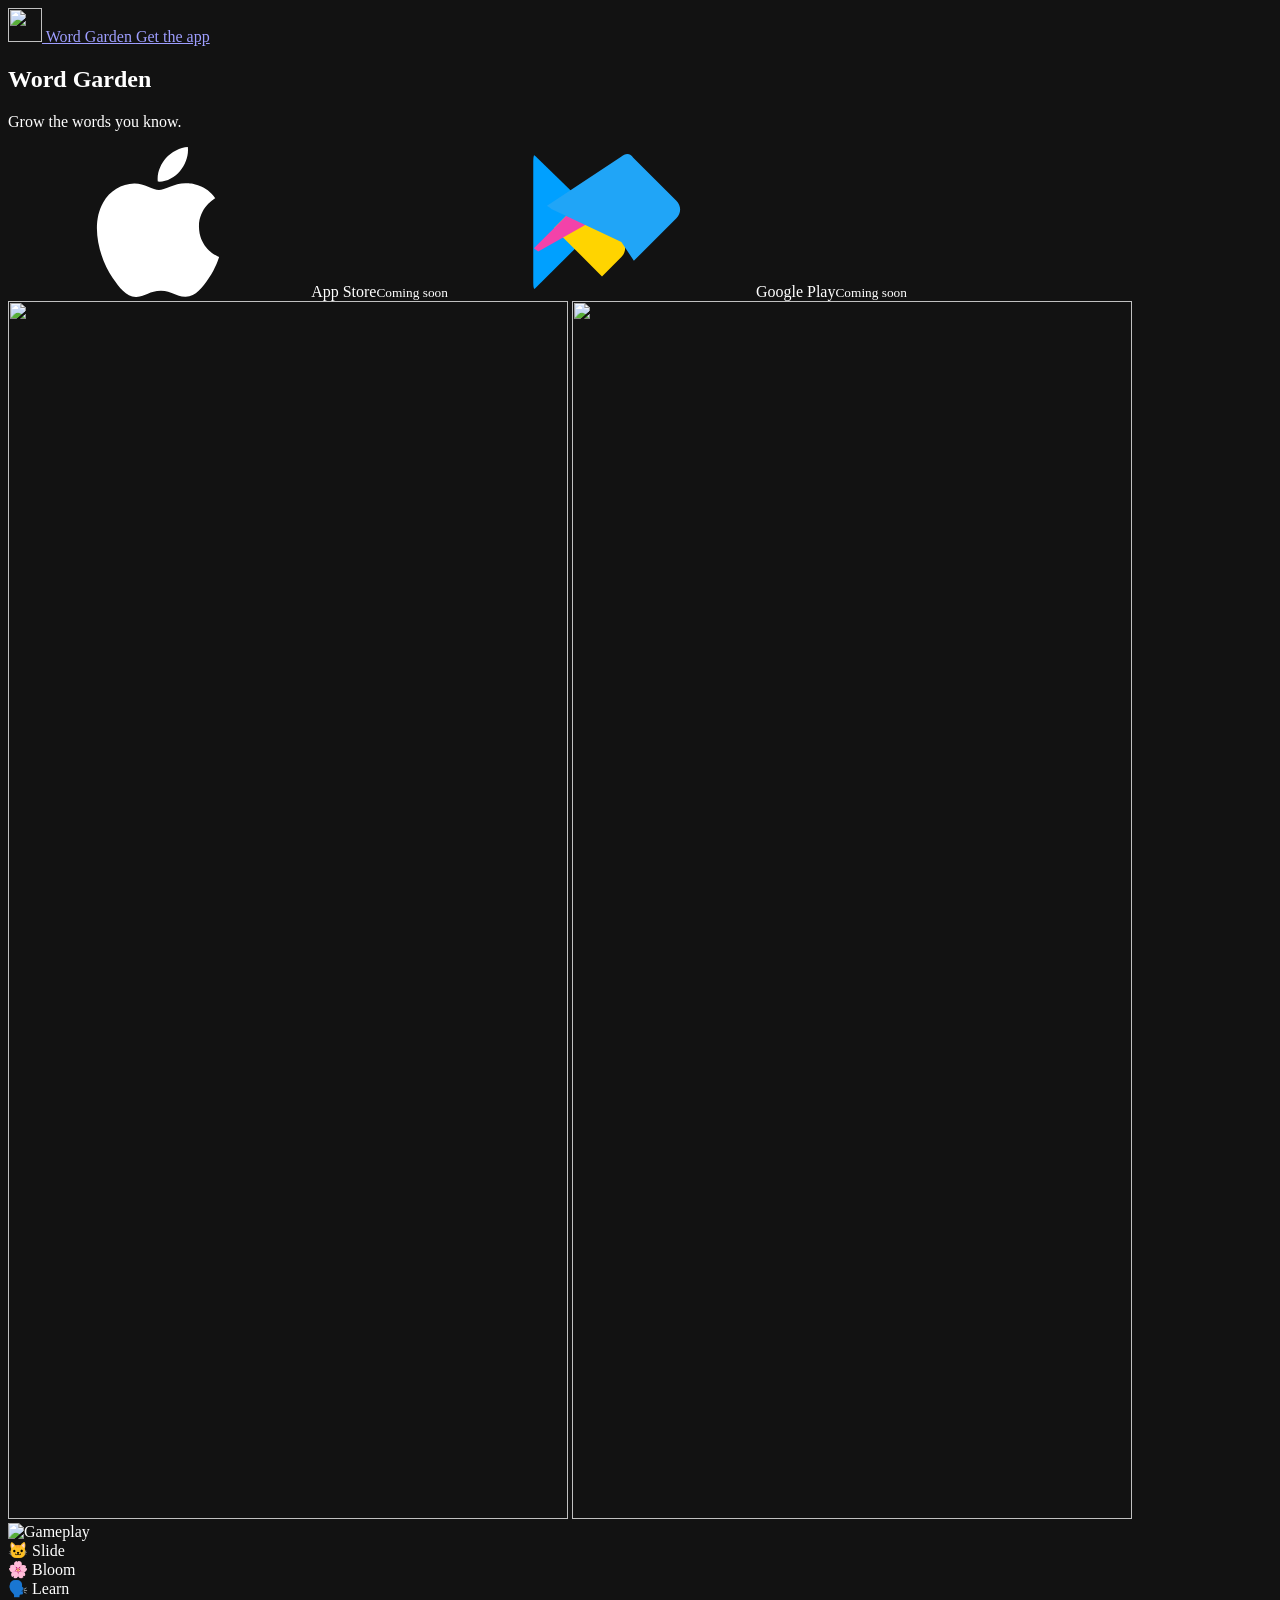
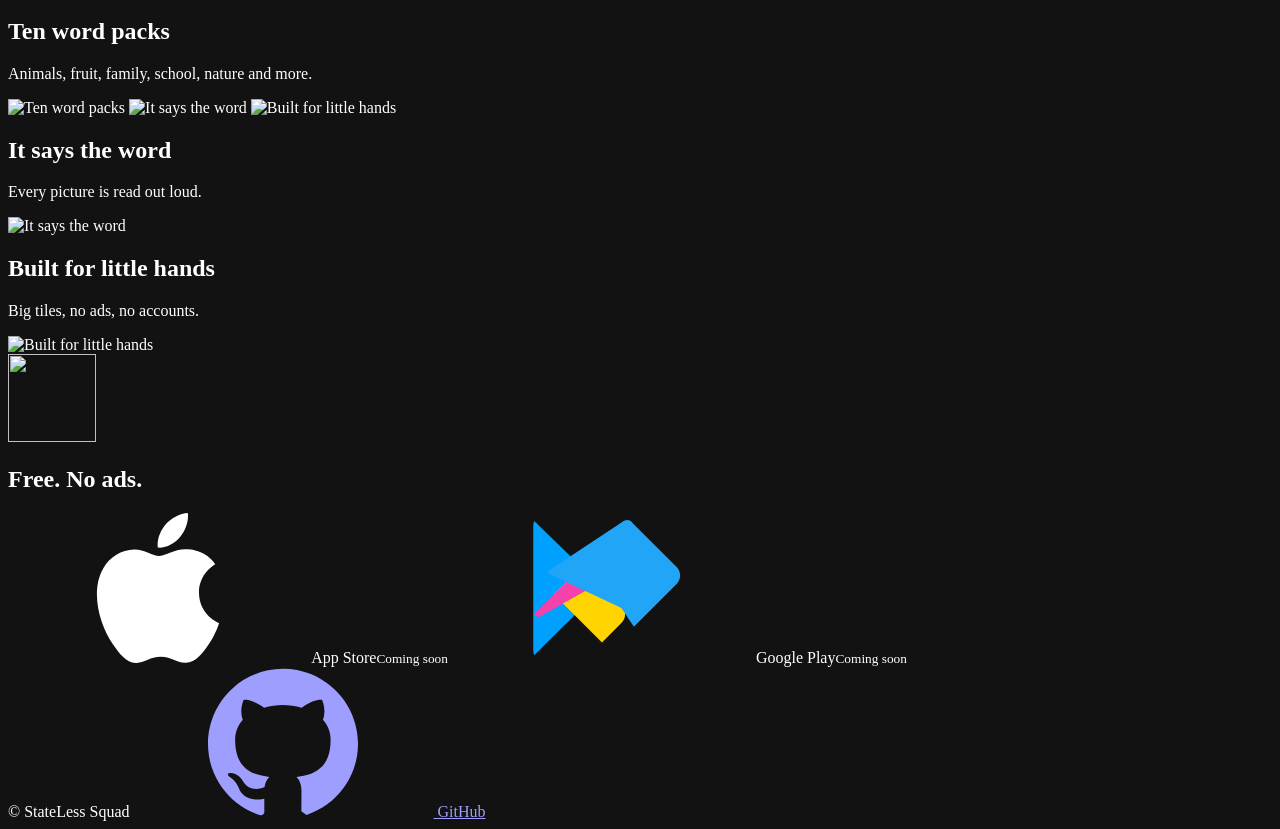
==== index.html @ 3a5e4030 "chore(marketing): update the product page from StatelessSquad/word-garden Rendered by scripts/sync-p" ====
<!DOCTYPE html>

<html lang="en">
<head>
  <meta charset="UTF-8">
  <meta name="viewport" content="width=device-width, initial-scale=1.0, viewport-fit=cover">
  <meta name="color-scheme" content="dark">
  <title>Word Garden — Grow the words you know.</title>
  <meta name="description" content="Slide a picture to its word. It blooms, and the word is said out loud. A gentle English game for children.">

  <meta property="og:type" content="website">
  <meta property="og:title" content="Word Garden">
  <meta property="og:description" content="Slide a picture to its word. It blooms, and the word is said out loud. A gentle English game for children.">
  <meta property="og:image" content="assets/og.png">
  <meta name="twitter:card" content="summary_large_image">

  <meta name="theme-color" content="#eef7f2">
  <meta name="apple-mobile-web-app-capable" content="yes">
  <meta name="apple-mobile-web-app-status-bar-style" content="black-translucent">
  <meta name="apple-mobile-web-app-title" content="WordGarden">
  <meta name="mobile-web-app-capable" content="yes">
  <link rel="manifest" href="manifest.webmanifest">
  <link rel="icon" href="assets/favicon.png">
  <link rel="apple-touch-icon" href="assets/icon.png">
  <link rel="preload" as="image" href="assets/shots/poster.webp">
  <link rel="stylesheet" href="assets/style.css">
</head>
<body>
  <!-- Brand marks (inline, so the page makes no external requests) -->
  <svg width="0" height="0" style="position:absolute" aria-hidden="true" focusable="false">
    <symbol id="mark-apple" viewBox="0 0 24 24"><path fill="currentColor" d="M12.152 6.896c-.948 0-2.415-1.078-3.96-1.04-2.04.027-3.91 1.183-4.961 3.014-2.117 3.675-.546 9.103 1.519 12.09 1.013 1.454 2.208 3.09 3.792 3.039 1.52-.065 2.09-.987 3.935-.987 1.831 0 2.35.987 3.96.948 1.637-.026 2.676-1.48 3.676-2.948 1.156-1.688 1.636-3.325 1.662-3.415-.039-.013-3.182-1.221-3.22-4.857-.026-3.04 2.48-4.494 2.597-4.559-1.429-2.09-3.623-2.324-4.39-2.376-2-.156-3.675 1.09-4.61 1.09zM15.53 3.83c.843-1.012 1.4-2.427 1.245-3.83-1.207.052-2.662.805-3.532 1.818-.78.896-1.454 2.338-1.273 3.714 1.338.104 2.715-.688 3.559-1.701"/></symbol>
    <symbol id="mark-github" viewBox="0 0 24 24"><path fill="currentColor" d="M12 .297c-6.63 0-12 5.373-12 12 0 5.303 3.438 9.8 8.205 11.385.6.113.82-.258.82-.577 0-.285-.01-1.04-.015-2.04-3.338.724-4.042-1.61-4.042-1.61C4.422 18.07 3.633 17.7 3.633 17.7c-1.087-.744.084-.729.084-.729 1.205.084 1.838 1.236 1.838 1.236 1.07 1.835 2.809 1.305 3.495.998.108-.776.417-1.305.76-1.605-2.665-.3-5.466-1.332-5.466-5.93 0-1.31.465-2.38 1.235-3.22-.135-.303-.54-1.523.105-3.176 0 0 1.005-.322 3.3 1.23.96-.267 1.98-.399 3-.405 1.02.006 2.04.138 3 .405 2.28-1.552 3.285-1.23 3.285-1.23.645 1.653.24 2.873.12 3.176.765.84 1.23 1.91 1.23 3.22 0 4.61-2.805 5.625-5.475 5.92.42.36.81 1.096.81 2.22 0 1.606-.015 2.896-.015 3.286 0.315.21.51.42.825.57C20.565 22.092 24 17.592 24 12.297c0-6.627-5.373-12-12-12"/></symbol>
    <symbol id="mark-play" viewBox="0 0 24 24"><path fill="#00A0FF" d="M1.1 1.4C1 1.7 1 2.1 1 2.6v18.8c0 .5 0 .9.1 1.2l.1.1L12 12l.1-.1L1.2 1.3l-.1.1z"/><path fill="#FFD400" d="M15.1 8.4l-3.1-3.1-.1.1L4.3 13l.1.1 7.6 7.6 3.1-3.1c.8-.8.8-2 0-2.8l-3-2.7z"/><path fill="#F342A9" d="M15.1 8.4L12 5.3 1.1 16.2c.2.2.4.3.7.5l11.2-6.3 2.1-2z"/><path fill="#20A5F7" d="M15.1 15.2L3.9 9.9c-.2-.2-.5-.3-.7-.5L15 1.6c.9-.8 1.6-.5 2 .1l6.9 6.9c.8.8.8 2 0 2.8l-6.8 6.8z"/></symbol>
  </svg>

  <div class="aurora" aria-hidden="true"></div>
  <div class="grain" aria-hidden="true"></div>

  <header class="nav">
    <div class="wrap">
      <a class="logo" href="#top">
        <img src="assets/icon.png" alt="" width="34" height="34">
        Word Garden
      </a>
      <a class="btn btn-ghost" href="#get">Get the app</a>
    </div>
  </header>

  <main id="top">
    <!-- ================================================================ -->
    <!-- Hero: the name, one line, the stores — and the game itself.       -->
    <section class="hero">
      <div class="wrap">
        <div class="hero-copy">
          <h1>Word Garden</h1>
          <p class="lede">Grow the words you know.</p>
          <div class="stores">
            <span class="store">
              <svg class="mark mark-apple" aria-hidden="true"><use href="#mark-apple"/></svg>
              <span>App Store<small>Coming soon</small></span>
            </span>
            <span class="store">
              <svg class="mark" aria-hidden="true"><use href="#mark-play"/></svg>
              <span>Google Play<small>Coming soon</small></span>
            </span>
          </div>
        </div>

        <div class="hero-media">
          <img class="peek peek-l" src="assets/shots/hero-left.webp" alt="" width="560" height="1218" loading="lazy">
          <img class="peek peek-r" src="assets/shots/hero-right.webp" alt="" width="560" height="1218" loading="lazy">
          <div class="phone">
            <span class="notch" aria-hidden="true"></span>
            <!-- VIDEO:START -->
            <!--
              The video is OPTIONAL. When app.config.json has no "video"
              entry, the sync script replaces this block with the poster
              image — the page still works without ffmpeg.
            -->
            <img class="phone-shot" src="assets/shots/poster.webp" alt="Gameplay" width="560" height="1218">
            
            <button type="button" class="video-play" id="video-play" hidden aria-label="Play the demo">
              <span aria-hidden="true">&#9654;</span> Play
            </button>
          </div>
        </div>
      </div>
    </section>

    <!-- The rules, in three words. -->
    <section class="rules">
      <div class="wrap">
        <div class="rule reveal"><span aria-hidden="true">🐱</span> Slide</div>
        <div class="rule reveal"><span aria-hidden="true">🌸</span> Bloom</div>
        <div class="rule reveal"><span aria-hidden="true">🗣️</span> Learn</div>
      </div>
    </section>

    <!-- ================================================================ -->
    <!-- Three blocks: a short title, a line, and the art doing the work.  -->
    <section class="feature">
      <div class="wrap">
        <div class="feature-copy reveal">
          <h2>Ten word packs</h2>
          <p>Animals, fruit, family, school, nature and more.</p>
        </div>
        <div class="feature-art reveal">
          <div class="fan">
            <img src="assets/shots/feature-a.webp" alt="Ten word packs" loading="lazy" width="560" height="1218">
            <img src="assets/shots/feature-b.webp" alt="It says the word" loading="lazy" width="560" height="1218">
            <img src="assets/shots/feature-c.webp" alt="Built for little hands" loading="lazy" width="560" height="1218">
          </div>
        </div>
      </div>
    </section>

    <section class="feature feature-flip">
      <div class="wrap">
        <div class="feature-copy reveal">
          <h2>It says the word</h2>
          <p>Every picture is read out loud.</p>
        </div>
        <div class="feature-art reveal">
          <div class="single">
            <img src="assets/shots/feature-d.webp" alt="It says the word" loading="lazy" width="560" height="1218">
          </div>
        </div>
      </div>
    </section>

    <section class="feature">
      <div class="wrap">
        <div class="feature-copy reveal">
          <h2>Built for little hands</h2>
          <p>Big tiles, no ads, no accounts.</p>
        </div>
        <div class="feature-art reveal">
          <div class="single">
            <img src="assets/shots/feature-e.webp" alt="Built for little hands" loading="lazy" width="560" height="1218">
          </div>
        </div>
      </div>
    </section>

    <!-- ================================================================ -->
    <section id="get" class="get">
      <div class="wrap reveal">
        <img src="assets/icon.png" alt="" width="88" height="88">
        <h2>Free. No ads.</h2>
        <div class="stores">
          <span class="store">
            <svg class="mark mark-apple" aria-hidden="true"><use href="#mark-apple"/></svg>
            <span>App Store<small>Coming soon</small></span>
          </span>
          <span class="store">
            <svg class="mark" aria-hidden="true"><use href="#mark-play"/></svg>
            <span>Google Play<small>Coming soon</small></span>
          </span>
        </div>
      </div>
    </section>
  </main>

  <footer>
    <div class="wrap">
      <span>&copy; StateLess Squad</span>
      <a href="https://github.com/StatelessSquad/word-garden-public">
        <svg class="mark" aria-hidden="true"><use href="#mark-github"/></svg>
        GitHub
      </a>
    </div>
  </footer>

  <script src="assets/app.js"></script>
</body>
</html>
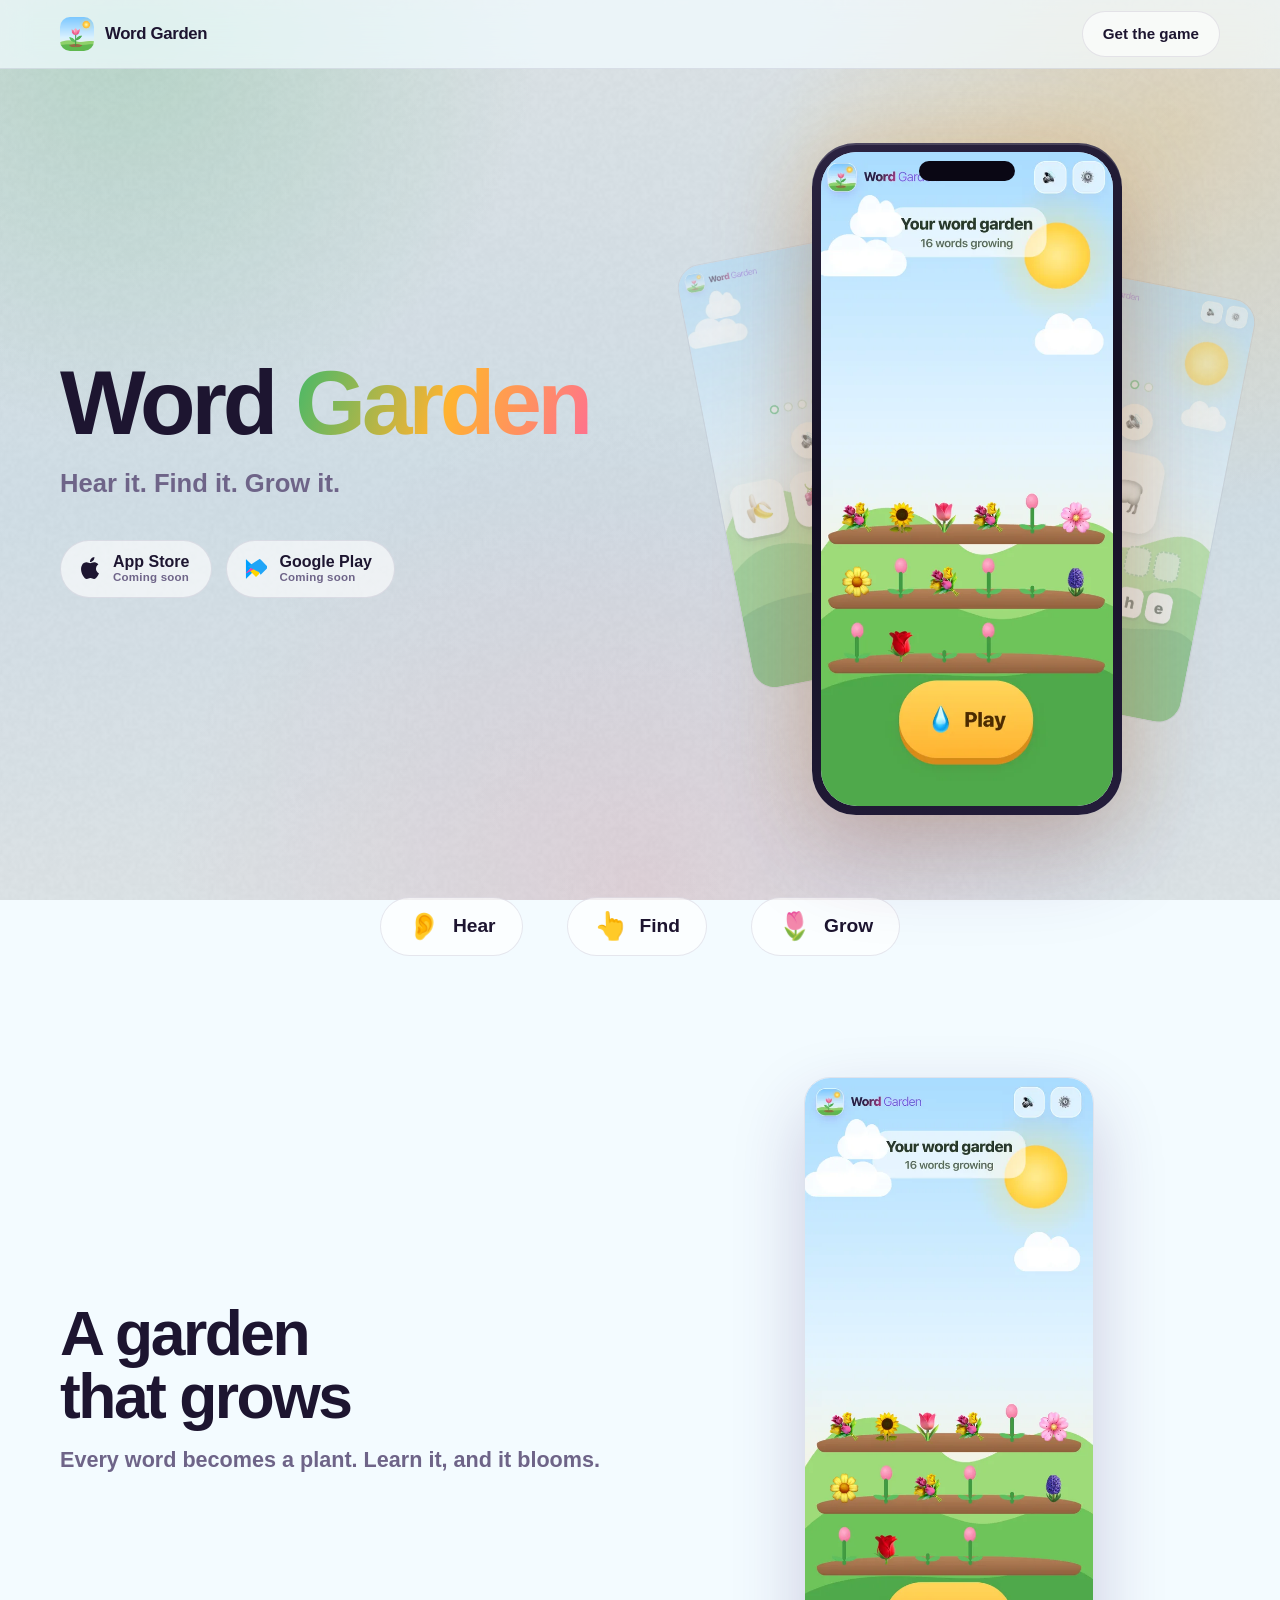
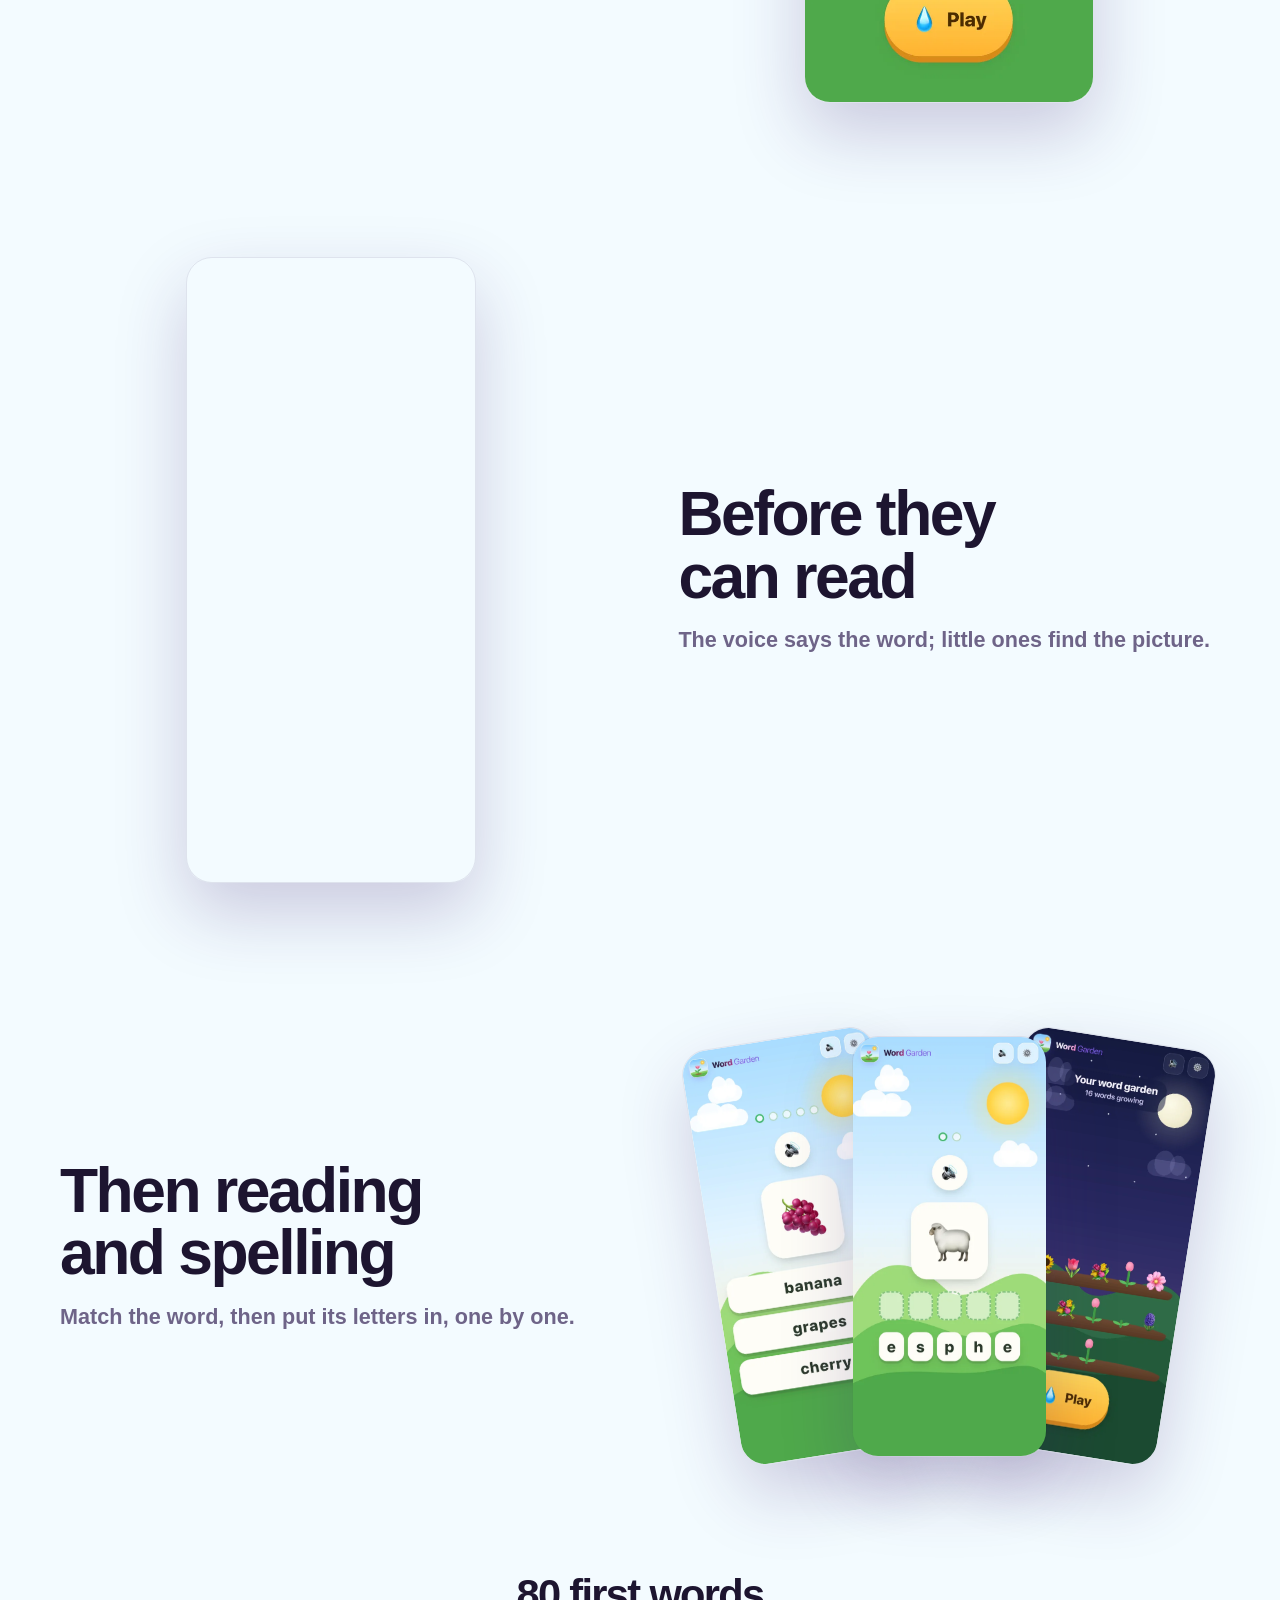
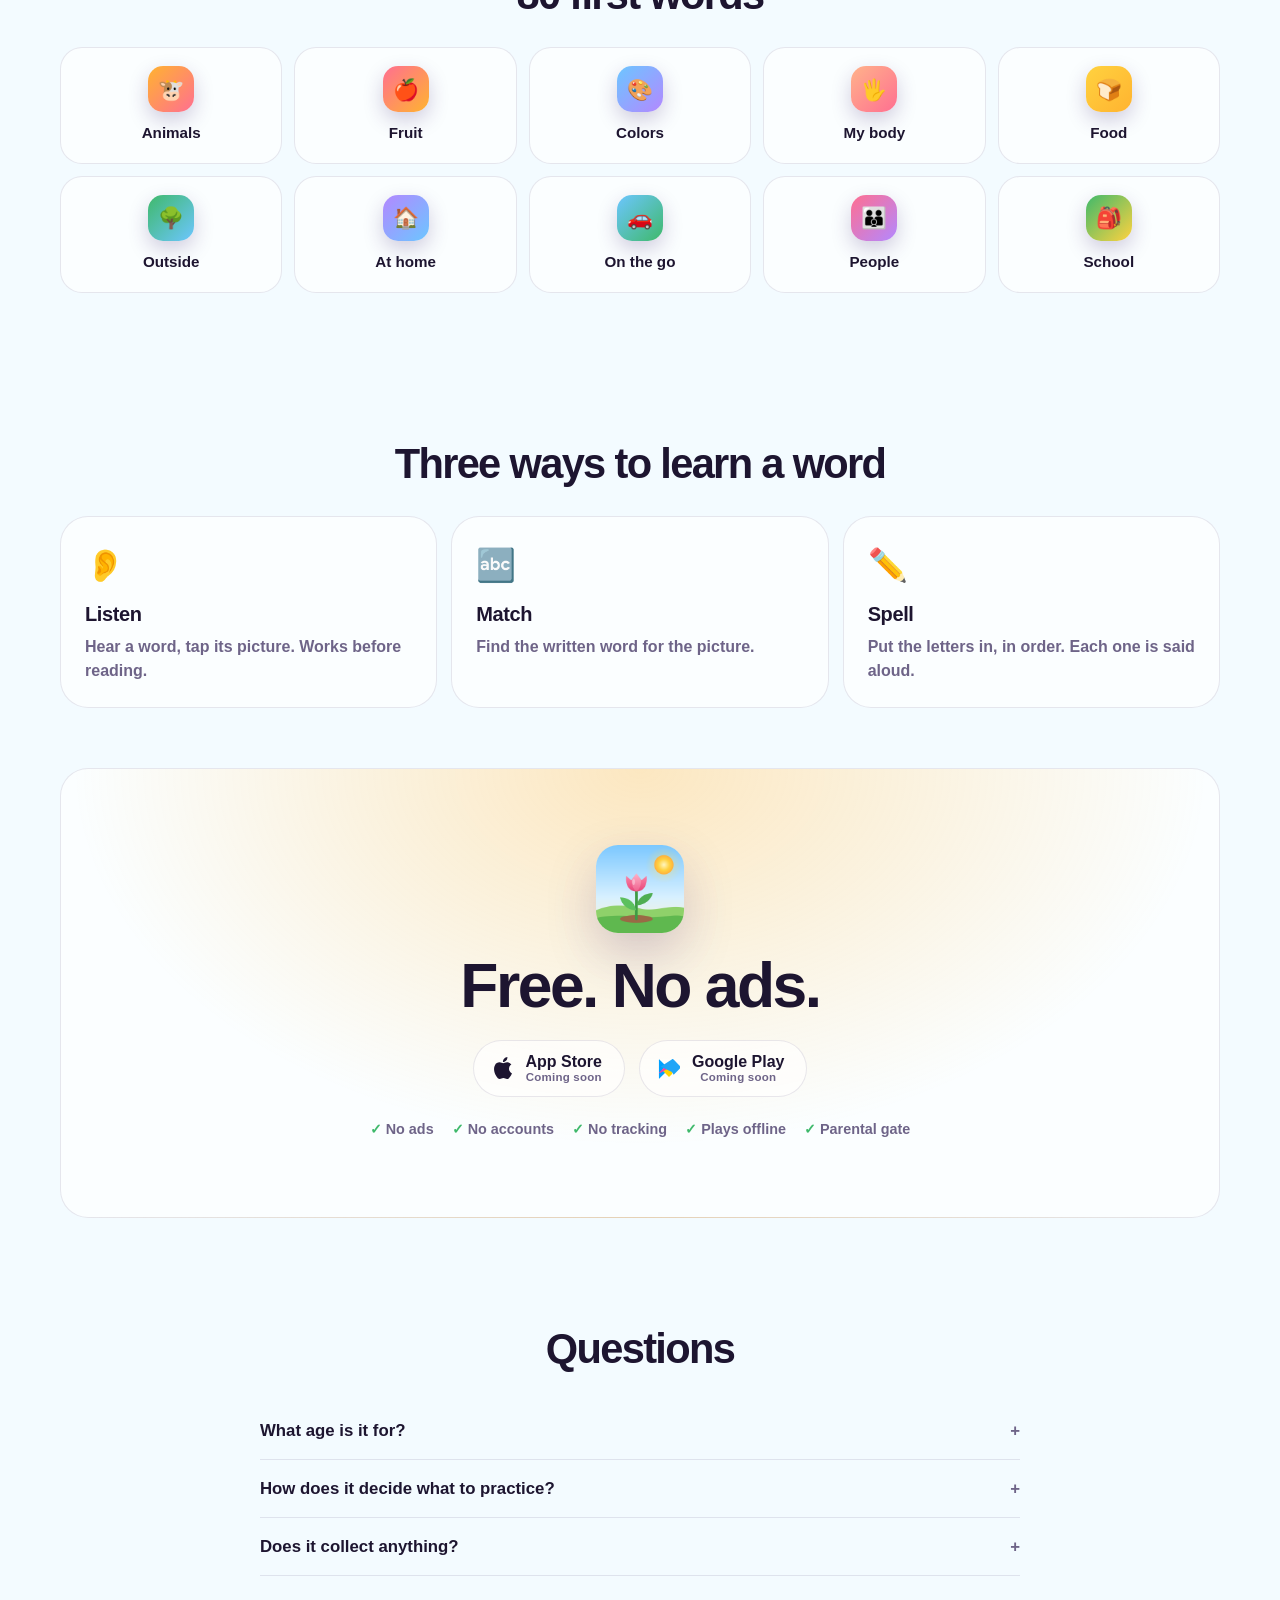
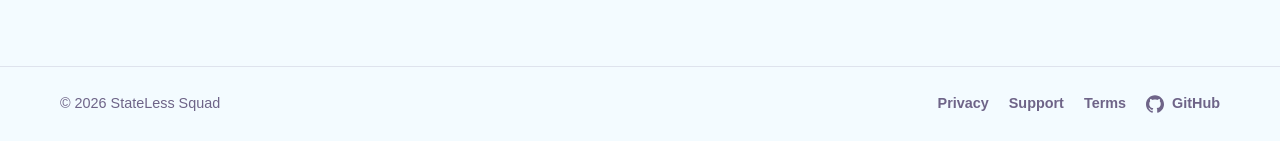
==== commit 9e671760: "site: publish Word Garden" ====
--- a/index.html
+++ b/index.html
@@ -1,176 +1,143 @@
-<!DOCTYPE html>
-
-<html lang="en">
+<!doctype html>
+<html lang="en" data-theme="light">
 <head>
-  <meta charset="UTF-8">
-  <meta name="viewport" content="width=device-width, initial-scale=1.0, viewport-fit=cover">
-  <meta name="color-scheme" content="dark">
-  <title>Word Garden — Grow the words you know.</title>
-  <meta name="description" content="Slide a picture to its word. It blooms, and the word is said out loud. A gentle English game for children.">
-
+  <meta charset="utf-8">
+  <meta name="viewport" content="width=device-width, initial-scale=1, viewport-fit=cover">
+  <meta name="color-scheme" content="light">
+  <title>Word Garden — Hear it. Find it. Grow it.</title>
+  <meta name="description" content="English words for children aged 3 to 7. Hear a word and find its picture, match it, spell it, and watch a garden grow with every word learned. No ads, no accounts, plays offline.">
+  <meta name="keywords" content="kids english, first words, learn to read, spelling, preschool, kindergarten">
+  <link rel="canonical" href="https://statelesssquad.github.io/word-garden-public/">
   <meta property="og:type" content="website">
-  <meta property="og:title" content="Word Garden">
-  <meta property="og:description" content="Slide a picture to its word. It blooms, and the word is said out loud. A gentle English game for children.">
-  <meta property="og:image" content="assets/og.png">
+  <meta property="og:title" content="Word Garden — Hear it. Find it. Grow it.">
+  <meta property="og:description" content="English words for children aged 3 to 7. Hear a word and find its picture, match it, spell it, and watch a garden grow with every word learned. No ads, no accounts, plays offline.">
+  <meta property="og:image" content="https://statelesssquad.github.io/word-garden-public/assets/og.png">
+  <meta property="og:url" content="https://statelesssquad.github.io/word-garden-public/">
   <meta name="twitter:card" content="summary_large_image">
-
-  <meta name="theme-color" content="#eef7f2">
-  <meta name="apple-mobile-web-app-capable" content="yes">
-  <meta name="apple-mobile-web-app-status-bar-style" content="black-translucent">
-  <meta name="apple-mobile-web-app-title" content="WordGarden">
-  <meta name="mobile-web-app-capable" content="yes">
+  <meta name="theme-color" content="#f3fbff">
+  <meta name="apple-mobile-web-app-title" content="Word Garden">
   <link rel="manifest" href="manifest.webmanifest">
   <link rel="icon" href="assets/favicon.png">
   <link rel="apple-touch-icon" href="assets/icon.png">
-  <link rel="preload" as="image" href="assets/shots/poster.webp">
+  <link rel="preload" as="image" href="assets/shots/hero.webp">
   <link rel="stylesheet" href="assets/style.css">
+  <script type="application/ld+json">{"@context":"https://schema.org","@type":"VideoGame","name":"Word Garden","description":"English words for children aged 3 to 7. Hear a word and find its picture, match it, spell it, and watch a garden grow with every word learned. No ads, no accounts, plays offline.","genre":"Educational","url":"https://statelesssquad.github.io/word-garden-public/","image":"https://statelesssquad.github.io/word-garden-public/assets/og.png","author":{"@type":"Organization","name":"StateLess Squad","url":"https://github.com/StatelessSquad"},"gamePlatform":["iOS","Android","Web browser"],"applicationCategory":"Game","offers":{"@type":"Offer","price":"0","priceCurrency":"USD"}}</script>
 </head>
 <body>
-  <!-- Brand marks (inline, so the page makes no external requests) -->
   <svg width="0" height="0" style="position:absolute" aria-hidden="true" focusable="false">
-    <symbol id="mark-apple" viewBox="0 0 24 24"><path fill="currentColor" d="M12.152 6.896c-.948 0-2.415-1.078-3.96-1.04-2.04.027-3.91 1.183-4.961 3.014-2.117 3.675-.546 9.103 1.519 12.09 1.013 1.454 2.208 3.09 3.792 3.039 1.52-.065 2.09-.987 3.935-.987 1.831 0 2.35.987 3.96.948 1.637-.026 2.676-1.48 3.676-2.948 1.156-1.688 1.636-3.325 1.662-3.415-.039-.013-3.182-1.221-3.22-4.857-.026-3.04 2.48-4.494 2.597-4.559-1.429-2.09-3.623-2.324-4.39-2.376-2-.156-3.675 1.09-4.61 1.09zM15.53 3.83c.843-1.012 1.4-2.427 1.245-3.83-1.207.052-2.662.805-3.532 1.818-.78.896-1.454 2.338-1.273 3.714 1.338.104 2.715-.688 3.559-1.701"/></symbol>
-    <symbol id="mark-github" viewBox="0 0 24 24"><path fill="currentColor" d="M12 .297c-6.63 0-12 5.373-12 12 0 5.303 3.438 9.8 8.205 11.385.6.113.82-.258.82-.577 0-.285-.01-1.04-.015-2.04-3.338.724-4.042-1.61-4.042-1.61C4.422 18.07 3.633 17.7 3.633 17.7c-1.087-.744.084-.729.084-.729 1.205.084 1.838 1.236 1.838 1.236 1.07 1.835 2.809 1.305 3.495.998.108-.776.417-1.305.76-1.605-2.665-.3-5.466-1.332-5.466-5.93 0-1.31.465-2.38 1.235-3.22-.135-.303-.54-1.523.105-3.176 0 0 1.005-.322 3.3 1.23.96-.267 1.98-.399 3-.405 1.02.006 2.04.138 3 .405 2.28-1.552 3.285-1.23 3.285-1.23.645 1.653.24 2.873.12 3.176.765.84 1.23 1.91 1.23 3.22 0 4.61-2.805 5.625-5.475 5.92.42.36.81 1.096.81 2.22 0 1.606-.015 2.896-.015 3.286 0.315.21.51.42.825.57C20.565 22.092 24 17.592 24 12.297c0-6.627-5.373-12-12-12"/></symbol>
-    <symbol id="mark-play" viewBox="0 0 24 24"><path fill="#00A0FF" d="M1.1 1.4C1 1.7 1 2.1 1 2.6v18.8c0 .5 0 .9.1 1.2l.1.1L12 12l.1-.1L1.2 1.3l-.1.1z"/><path fill="#FFD400" d="M15.1 8.4l-3.1-3.1-.1.1L4.3 13l.1.1 7.6 7.6 3.1-3.1c.8-.8.8-2 0-2.8l-3-2.7z"/><path fill="#F342A9" d="M15.1 8.4L12 5.3 1.1 16.2c.2.2.4.3.7.5l11.2-6.3 2.1-2z"/><path fill="#20A5F7" d="M15.1 15.2L3.9 9.9c-.2-.2-.5-.3-.7-.5L15 1.6c.9-.8 1.6-.5 2 .1l6.9 6.9c.8.8.8 2 0 2.8l-6.8 6.8z"/></symbol>
-  </svg>
-
+<symbol id="mark-apple" viewBox="0 0 24 24"><path fill="currentColor" d="M12.152 6.896c-.948 0-2.415-1.078-3.96-1.04-2.04.027-3.91 1.183-4.961 3.014-2.117 3.675-.546 9.103 1.519 12.09 1.013 1.454 2.208 3.09 3.792 3.039 1.52-.065 2.09-.987 3.935-.987 1.831 0 2.35.987 3.96.948 1.637-.026 2.676-1.48 3.676-2.948 1.156-1.688 1.636-3.325 1.662-3.415-.039-.013-3.182-1.221-3.22-4.857-.026-3.04 2.48-4.494 2.597-4.559-1.429-2.09-3.623-2.324-4.39-2.376-2-.156-3.675 1.09-4.61 1.09zM15.53 3.83c.843-1.012 1.4-2.427 1.245-3.83-1.207.052-2.662.805-3.532 1.818-.78.896-1.454 2.338-1.273 3.714 1.338.104 2.715-.688 3.559-1.701"/></symbol>
+<symbol id="mark-play" viewBox="0 0 24 24"><path fill="#00A0FF" d="M1.1 1.4C1 1.7 1 2.1 1 2.6v18.8c0 .5 0 .9.1 1.2l.1.1L12 12l.1-.1L1.2 1.3l-.1.1z"/><path fill="#FFD400" d="M15.1 8.4l-3.1-3.1-.1.1L4.3 13l.1.1 7.6 7.6 3.1-3.1c.8-.8.8-2 0-2.8l-3-2.7z"/><path fill="#F342A9" d="M15.1 8.4L12 5.3 1.1 16.2c.2.2.4.3.7.5l11.2-6.3 2.1-2z"/><path fill="#20A5F7" d="M15.1 15.2L3.9 9.9c-.3-.2-.5-.3-.7-.5L15 1.6c.9-.8 1.6-.5 2 .1l6.9 6.9c.8.8.8 2 0 2.8l-6.8 6.8z"/></symbol>
+<symbol id="mark-web" viewBox="0 0 24 24"><path fill="currentColor" d="M12 2a10 10 0 1 0 0 20 10 10 0 0 0 0-20Zm6.9 6h-3a15.7 15.7 0 0 0-1.4-3.6A8 8 0 0 1 18.9 8ZM12 4.1c.8 1.1 1.5 2.4 1.9 3.9h-3.8c.4-1.5 1.1-2.8 1.9-3.9ZM4.3 14a8.2 8.2 0 0 1 0-4h3.4a16.5 16.5 0 0 0 0 4H4.3Zm.8 2h3a15.7 15.7 0 0 0 1.4 3.6A8 8 0 0 1 5.1 16Zm3-8h-3a8 8 0 0 1 4.4-3.6A15.7 15.7 0 0 0 8.1 8ZM12 19.9c-.8-1.1-1.5-2.4-1.9-3.9h3.8c-.4 1.5-1.1 2.8-1.9 3.9Zm2.3-5.9H9.7a14.7 14.7 0 0 1 0-4h4.6a14.7 14.7 0 0 1 0 4Zm.3 5.6a15.7 15.7 0 0 0 1.4-3.6h3a8 8 0 0 1-4.4 3.6Zm1.7-5.6a16.5 16.5 0 0 0 0-4h3.4a8.2 8.2 0 0 1 0 4h-3.4Z"/></symbol>
+<symbol id="mark-github" viewBox="0 0 24 24"><path fill="currentColor" d="M12 .297c-6.63 0-12 5.373-12 12 0 5.303 3.438 9.8 8.205 11.385.6.113.82-.258.82-.577 0-.285-.01-1.04-.015-2.04-3.338.724-4.042-1.61-4.042-1.61C4.422 18.07 3.633 17.7 3.633 17.7c-1.087-.744.084-.729.084-.729 1.205.084 1.838 1.236 1.838 1.236 1.07 1.835 2.809 1.305 3.495.998.108-.776.417-1.305.76-1.605-2.665-.3-5.466-1.332-5.466-5.93 0-1.31.465-2.38 1.235-3.22-.135-.303-.54-1.523.105-3.176 0 0 1.005-.322 3.3 1.23.96-.267 1.98-.399 3-.405 1.02.006 2.04.138 3 .405 2.28-1.552 3.285-1.23 3.285-1.23.645 1.653.24 2.873.12 3.176.765.84 1.23 1.91 1.23 3.22 0 4.61-2.805 5.625-5.475 5.92.42.36.81 1.096.81 2.22 0 1.606-.015 2.896-.015 3.286 0 .315.21.69.825.57C20.565 22.092 24 17.592 24 12.297c0-6.627-5.373-12-12-12"/></symbol>
+</svg>
   <div class="aurora" aria-hidden="true"></div>
   <div class="grain" aria-hidden="true"></div>
-
   <header class="nav">
     <div class="wrap">
-      <a class="logo" href="#top">
+      <a class="logo" href="./">
         <img src="assets/icon.png" alt="" width="34" height="34">
         Word Garden
       </a>
-      <a class="btn btn-ghost" href="#get">Get the app</a>
+      <a class="btn btn-ghost" href="#get">Get the game</a>
     </div>
   </header>
-
-  <main id="top">
-    <!-- ================================================================ -->
-    <!-- Hero: the name, one line, the stores — and the game itself.       -->
-    <section class="hero">
-      <div class="wrap">
-        <div class="hero-copy">
-          <h1>Word Garden</h1>
-          <p class="lede">Grow the words you know.</p>
-          <div class="stores">
-            <span class="store">
-              <svg class="mark mark-apple" aria-hidden="true"><use href="#mark-apple"/></svg>
-              <span>App Store<small>Coming soon</small></span>
-            </span>
-            <span class="store">
-              <svg class="mark" aria-hidden="true"><use href="#mark-play"/></svg>
-              <span>Google Play<small>Coming soon</small></span>
-            </span>
-          </div>
-        </div>
-
-        <div class="hero-media">
-          <img class="peek peek-l" src="assets/shots/hero-left.webp" alt="" width="560" height="1218" loading="lazy">
-          <img class="peek peek-r" src="assets/shots/hero-right.webp" alt="" width="560" height="1218" loading="lazy">
-          <div class="phone">
-            <span class="notch" aria-hidden="true"></span>
-            <!-- VIDEO:START -->
-            <!--
-              The video is OPTIONAL. When app.config.json has no "video"
-              entry, the sync script replaces this block with the poster
-              image — the page still works without ffmpeg.
-            -->
-            <img class="phone-shot" src="assets/shots/poster.webp" alt="Gameplay" width="560" height="1218">
-            
-            <button type="button" class="video-play" id="video-play" hidden aria-label="Play the demo">
-              <span aria-hidden="true">&#9654;</span> Play
-            </button>
-          </div>
+  <main id="top"><section class="hero">
+    <div class="wrap">
+      <div class="hero-copy">
+        <h1 style="--chars:11">Word <span class="grad">Garden</span></h1>
+        <p class="lede">Hear it. Find it. Grow it.</p>
+        <div class="stores">
+    <span class="store"><svg class="mark mark-apple" aria-hidden="true"><use href="#mark-apple"/></svg><span>App Store<small>Coming soon</small></span></span>
+    <span class="store"><svg class="mark" aria-hidden="true"><use href="#mark-play"/></svg><span>Google Play<small>Coming soon</small></span></span>
+    
+  </div>
+      </div>
+      <div class="hero-media">
+        <img class="peek peek-l" src="assets/shots/peek-l.webp" alt="" width="560" height="1214" loading="lazy" decoding="async">
+        <img class="peek peek-r" src="assets/shots/peek-r.webp" alt="" width="560" height="1214" loading="lazy" decoding="async">
+        <div class="phone">
+          <span class="notch" aria-hidden="true"></span>
+          <img class="screen" src="assets/shots/hero.webp" alt="Word Garden" width="560" height="1214" fetchpriority="high">
         </div>
       </div>
-    </section>
-
-    <!-- The rules, in three words. -->
-    <section class="rules">
-      <div class="wrap">
-        <div class="rule reveal"><span aria-hidden="true">🐱</span> Slide</div>
-        <div class="rule reveal"><span aria-hidden="true">🌸</span> Bloom</div>
-        <div class="rule reveal"><span aria-hidden="true">🗣️</span> Learn</div>
-      </div>
-    </section>
-
-    <!-- ================================================================ -->
-    <!-- Three blocks: a short title, a line, and the art doing the work.  -->
-    <section class="feature">
+    </div>
+  </section><section class="rules" aria-label="How to play">
+    <div class="wrap">
+      <div class="rule reveal"><span aria-hidden="true">👂</span> Hear</div><div class="rule reveal"><span aria-hidden="true">👆</span> Find</div><div class="rule reveal"><span aria-hidden="true">🌷</span> Grow</div>
+    </div>
+  </section><section class="feature">
       <div class="wrap">
         <div class="feature-copy reveal">
-          <h2>Ten word packs</h2>
-          <p>Animals, fruit, family, school, nature and more.</p>
+          <h2>A garden that grows</h2>
+          <p>Every word becomes a plant. Learn it, and it blooms.</p>
         </div>
         <div class="feature-art reveal">
-          <div class="fan">
-            <img src="assets/shots/feature-a.webp" alt="Ten word packs" loading="lazy" width="560" height="1218">
-            <img src="assets/shots/feature-b.webp" alt="It says the word" loading="lazy" width="560" height="1218">
-            <img src="assets/shots/feature-c.webp" alt="Built for little hands" loading="lazy" width="560" height="1218">
-          </div>
+          <div class="single"><img src="assets/shots/garden.webp" alt="A garden that grows" width="560" height="1214" loading="lazy" decoding="async"></div>
         </div>
       </div>
-    </section>
-
-    <section class="feature feature-flip">
+    </section><section class="feature feature-flip">
       <div class="wrap">
         <div class="feature-copy reveal">
-          <h2>It says the word</h2>
-          <p>Every picture is read out loud.</p>
+          <h2>Before they can read</h2>
+          <p>The voice says the word; little ones find the picture.</p>
         </div>
         <div class="feature-art reveal">
-          <div class="single">
-            <img src="assets/shots/feature-d.webp" alt="It says the word" loading="lazy" width="560" height="1218">
-          </div>
+          <div class="single"><img src="assets/shots/listen.webp" alt="Before they can read" width="560" height="1214" loading="lazy" decoding="async"></div>
         </div>
       </div>
-    </section>
-
-    <section class="feature">
+    </section><section class="feature">
       <div class="wrap">
         <div class="feature-copy reveal">
-          <h2>Built for little hands</h2>
-          <p>Big tiles, no ads, no accounts.</p>
+          <h2>Then reading and spelling</h2>
+          <p>Match the word, then put its letters in, one by one.</p>
         </div>
         <div class="feature-art reveal">
-          <div class="single">
-            <img src="assets/shots/feature-e.webp" alt="Built for little hands" loading="lazy" width="560" height="1218">
-          </div>
+          <div class="fan"><img src="assets/shots/match.webp" alt="Then reading and spelling: match" width="560" height="1214" loading="lazy" decoding="async"><img src="assets/shots/spell.webp" alt="Then reading and spelling: spell" width="560" height="1214" loading="lazy" decoding="async"><img src="assets/shots/night.webp" alt="Then reading and spelling: night" width="560" height="1214" loading="lazy" decoding="async"></div>
         </div>
       </div>
-    </section>
-
-    <!-- ================================================================ -->
-    <section id="get" class="get">
-      <div class="wrap reveal">
-        <img src="assets/icon.png" alt="" width="88" height="88">
-        <h2>Free. No ads.</h2>
-        <div class="stores">
-          <span class="store">
-            <svg class="mark mark-apple" aria-hidden="true"><use href="#mark-apple"/></svg>
-            <span>App Store<small>Coming soon</small></span>
-          </span>
-          <span class="store">
-            <svg class="mark" aria-hidden="true"><use href="#mark-play"/></svg>
-            <span>Google Play<small>Coming soon</small></span>
-          </span>
-        </div>
+    </section><section class="worlds" aria-label="80 first words">
+    <div class="wrap">
+      <h2 class="section-title reveal">80 first words</h2>
+      <div class="shelf" style="--wide:5;--narrow:5">
+        <div class="world reveal"><span class="dot" style="background:linear-gradient(135deg,#ffb330,#ff6f91)">🐮</span>Animals</div><div class="world reveal"><span class="dot" style="background:linear-gradient(135deg,#ff6f91,#ffb330)">🍎</span>Fruit</div><div class="world reveal"><span class="dot" style="background:linear-gradient(135deg,#6cc6ff,#b388ff)">🎨</span>Colors</div><div class="world reveal"><span class="dot" style="background:linear-gradient(135deg,#ffb38a,#ff6f91)">🖐️</span>My body</div><div class="world reveal"><span class="dot" style="background:linear-gradient(135deg,#ffd23f,#ffb330)">🍞</span>Food</div><div class="world reveal"><span class="dot" style="background:linear-gradient(135deg,#3fb96b,#6cc6ff)">🌳</span>Outside</div><div class="world reveal"><span class="dot" style="background:linear-gradient(135deg,#b388ff,#6cc6ff)">🏠</span>At home</div><div class="world reveal"><span class="dot" style="background:linear-gradient(135deg,#6cc6ff,#3fb96b)">🚗</span>On the go</div><div class="world reveal"><span class="dot" style="background:linear-gradient(135deg,#ff6f91,#b388ff)">👪</span>People</div><div class="world reveal"><span class="dot" style="background:linear-gradient(135deg,#3fb96b,#ffd23f)">🎒</span>School</div>
       </div>
-    </section>
-  </main>
-
+    </div>
+  </section><section class="modes">
+    <div class="wrap">
+      <h2 class="section-title reveal">Three ways to learn a word</h2>
+      <div class="mode-grid">
+        <div class="mode reveal"><span class="mode-icon" aria-hidden="true">👂</span><h3>Listen</h3><p>Hear a word, tap its picture. Works before reading.</p></div><div class="mode reveal"><span class="mode-icon" aria-hidden="true">🔤</span><h3>Match</h3><p>Find the written word for the picture.</p></div><div class="mode reveal"><span class="mode-icon" aria-hidden="true">✏️</span><h3>Spell</h3><p>Put the letters in, in order. Each one is said aloud.</p></div>
+      </div>
+    </div>
+  </section><section id="get" class="get">
+    <div class="wrap reveal">
+      <img src="assets/icon.png" alt="" width="88" height="88">
+      <h2>Free. No ads.</h2>
+      
+      <div class="stores">
+    <span class="store"><svg class="mark mark-apple" aria-hidden="true"><use href="#mark-apple"/></svg><span>App Store<small>Coming soon</small></span></span>
+    <span class="store"><svg class="mark" aria-hidden="true"><use href="#mark-play"/></svg><span>Google Play<small>Coming soon</small></span></span>
+    
+  </div>
+      <ul class="promises"><li>No ads</li><li>No accounts</li><li>No tracking</li><li>Plays offline</li><li>Parental gate</li></ul>
+    </div>
+  </section><section class="faq">
+    <div class="wrap">
+      <h2 class="section-title reveal">Questions</h2>
+      <details class="reveal"><summary>What age is it for?</summary><p>Three to seven. Grown-ups pick the age in the settings: little ones (3–4) listen and find pictures; big ones (5–7) also match and spell.</p></details><details class="reveal"><summary>How does it decide what to practice?</summary><p>Spaced repetition: a word comes back after one day, then two, four, a week, two weeks. A missed word comes back the same day. New words arrive two at a time.</p></details><details class="reveal"><summary>Does it collect anything?</summary><p>No. Progress stays on the device, the voice is the device&#39;s own, and nothing is sent anywhere. Links out of the app are behind a parental gate.</p></details>
+    </div>
+  </section></main>
   <footer>
     <div class="wrap">
-      <span>&copy; StateLess Squad</span>
-      <a href="https://github.com/StatelessSquad/word-garden-public">
-        <svg class="mark" aria-hidden="true"><use href="#mark-github"/></svg>
-        GitHub
-      </a>
+      <span>&copy; 2026 StateLess Squad</span>
+      <nav aria-label="Legal">
+        <a href="privacy/">Privacy</a>
+        <a href="support/">Support</a>
+        <a href="terms/">Terms</a>
+        <a href="https://github.com/StatelessSquad/word-garden-public"><svg class="mark" aria-hidden="true"><use href="#mark-github"/></svg>GitHub</a>
+      </nav>
     </div>
   </footer>
-
-  <script src="assets/app.js"></script>
+  <script src="assets/app.js" defer></script>
 </body>
 </html>
--- a/assets/style.css
+++ b/assets/style.css
@@ -0,0 +1,858 @@
+/* The product page — StateLess-Cube's public page, as a template.
+ *
+ * The same lessons as the games apply: no blur filters on big surfaces, no
+ * animated shadows, motion on the compositor only (transform / opacity).
+ * The generator writes the game's colours into the tokens at the top.
+ */
+
+:root {
+  --accent: #3fb96b;
+  --accent2: #ffb330;
+  --accent3: #ff6f91;
+  --grad: linear-gradient(110deg, var(--accent), var(--accent2) 52%, var(--accent3));
+  --radius: 28px;
+  --ease: cubic-bezier(0.2, 0.8, 0.2, 1);
+  --max: 1160px;
+  --pad: clamp(20px, 5vw, 40px);
+  --bg: #f3fbff;
+  --bg2: #e4f5ff;
+  --surface: rgba(255, 255, 255, 0.62);
+  --surface-2: rgba(255, 255, 255, 0.9);
+  --border: rgba(40, 20, 80, 0.1);
+  --text: #1d1530;
+  --text-2: #3b3152;
+  --muted: #6e6488;
+  --shadow: rgba(60, 30, 110, 0.22);
+  --phone: linear-gradient(160deg, #2c2442, #120e20 45%, #241d3b);
+  --glow: 26%;
+  --grain: 0.22;
+  color-scheme: light;
+}
+
+* {
+  box-sizing: border-box;
+  margin: 0;
+  padding: 0;
+}
+
+html {
+  scroll-behavior: smooth;
+  overflow-x: clip;
+}
+
+body {
+  font-family:
+    ui-rounded, "SF Pro Rounded", -apple-system, BlinkMacSystemFont, "Segoe UI", Inter, Roboto, Arial,
+    sans-serif;
+  background: var(--bg);
+  color: var(--text);
+  line-height: 1.5;
+  -webkit-font-smoothing: antialiased;
+  overflow-x: hidden;
+}
+
+img,
+video,
+svg {
+  display: block;
+  max-width: 100%;
+}
+
+img {
+  height: auto;
+}
+
+a {
+  color: inherit;
+  text-decoration: none;
+}
+
+/* -- ambient backdrop (gradients only, no blur filters) ------------------ */
+
+.aurora {
+  position: fixed;
+  inset: 0;
+  z-index: -2;
+  pointer-events: none;
+  background:
+    radial-gradient(
+      52vw 52vw at 10% 2%,
+      color-mix(in srgb, var(--accent) var(--glow), transparent),
+      transparent 62%
+    ),
+    radial-gradient(
+      48vw 48vw at 92% 14%,
+      color-mix(in srgb, var(--accent2) var(--glow), transparent),
+      transparent 64%
+    ),
+    radial-gradient(
+      56vw 56vw at 50% 98%,
+      color-mix(in srgb, var(--accent3) calc(var(--glow) * 0.6), transparent),
+      transparent 66%
+    ),
+    linear-gradient(180deg, var(--bg), var(--bg2) 55%, var(--bg));
+}
+
+.grain {
+  position: fixed;
+  inset: 0;
+  z-index: -1;
+  pointer-events: none;
+  opacity: var(--grain);
+  background-image: url("grain.png");
+  background-size: 180px;
+}
+
+.wrap {
+  width: min(100% - (var(--pad) * 2), var(--max));
+  margin-inline: auto;
+}
+
+.narrow {
+  --max: 760px;
+}
+
+/* -- nav ----------------------------------------------------------------- */
+
+.nav {
+  position: sticky;
+  top: 0;
+  z-index: 20;
+  background: color-mix(in srgb, var(--bg) 72%, transparent);
+  backdrop-filter: saturate(150%) blur(14px);
+  -webkit-backdrop-filter: saturate(150%) blur(14px);
+  border-bottom: 1px solid var(--border);
+}
+
+.nav .wrap {
+  display: flex;
+  align-items: center;
+  justify-content: space-between;
+  gap: 16px;
+  height: 68px;
+}
+
+.logo {
+  display: inline-flex;
+  align-items: center;
+  gap: 11px;
+  font-weight: 800;
+  font-size: 1.05rem;
+  letter-spacing: -0.02em;
+}
+
+.logo img {
+  border-radius: 10px;
+}
+
+.btn {
+  display: inline-flex;
+  align-items: center;
+  gap: 9px;
+  padding: 11px 20px;
+  border-radius: 999px;
+  font-weight: 700;
+  font-size: 0.95rem;
+  border: 1px solid var(--border);
+  background: var(--surface);
+  color: var(--text);
+  transition:
+    transform 0.2s var(--ease),
+    background 0.2s var(--ease);
+}
+
+.btn:hover {
+  transform: translateY(-2px);
+  background: var(--surface-2);
+}
+
+/* -- store buttons ------------------------------------------------------- */
+
+.stores {
+  display: flex;
+  flex-wrap: wrap;
+  gap: 14px;
+}
+
+.store {
+  display: inline-flex;
+  align-items: center;
+  gap: 12px;
+  padding: 12px 22px 12px 18px;
+  border-radius: 999px;
+  border: 1px solid var(--border);
+  background: var(--surface);
+  font-weight: 700;
+  line-height: 1.15;
+  transition:
+    transform 0.2s var(--ease),
+    background 0.2s var(--ease);
+}
+
+a.store:hover {
+  transform: translateY(-2px);
+  background: var(--surface-2);
+}
+
+.store small {
+  display: block;
+  font-weight: 600;
+  font-size: 0.72rem;
+  letter-spacing: 0.02em;
+  color: var(--muted);
+}
+
+.mark {
+  width: 22px;
+  height: 22px;
+  flex: none;
+}
+
+.mark-apple {
+  margin-top: -2px;
+}
+
+/* -- hero ---------------------------------------------------------------- */
+
+.hero {
+  padding: clamp(36px, 6vw, 74px) 0 clamp(20px, 3vw, 40px);
+  overflow-x: clip;
+}
+
+.hero .wrap {
+  display: grid;
+  grid-template-columns: 1fr minmax(280px, 0.86fr);
+  align-items: center;
+  gap: clamp(28px, 5vw, 70px);
+}
+
+.hero-copy {
+  min-width: 0;
+}
+
+h1 {
+  font-size: clamp(2.6rem, 7.4vw, 6rem);
+}
+
+/* The wordmark fits its column whatever the name's length: ~0.56em a letter. */
+.hero h1 {
+  font-size: clamp(2.2rem, min(7.4vw, calc(min(46vw, 560px) / (var(--chars, 8) * 0.56))), 6rem);
+  font-weight: 800;
+  line-height: 0.94;
+  letter-spacing: -0.045em;
+  text-wrap: balance;
+}
+
+.grad {
+  background: var(--grad);
+  -webkit-background-clip: text;
+  background-clip: text;
+  color: transparent;
+}
+
+.lede {
+  margin-top: 18px;
+  font-size: clamp(1.15rem, 2.2vw, 1.6rem);
+  font-weight: 600;
+  color: var(--muted);
+  text-wrap: pretty;
+}
+
+.hero .stores {
+  margin-top: clamp(26px, 4vw, 38px);
+}
+
+.hero-media {
+  position: relative;
+  display: flex;
+  justify-content: center;
+}
+
+.phone {
+  position: relative;
+  width: clamp(230px, 27vw, 310px);
+  aspect-ratio: 9 / 19.5;
+  border-radius: 44px;
+  padding: 9px;
+  background: var(--phone);
+  box-shadow:
+    0 2px 0 rgba(255, 255, 255, 0.16) inset,
+    0 40px 90px var(--shadow),
+    0 0 90px color-mix(in srgb, var(--accent2) 35%, transparent);
+  animation: float 7s ease-in-out infinite;
+}
+
+.phone video,
+.phone .screen {
+  width: 100%;
+  height: 100%;
+  object-fit: cover;
+  object-position: top;
+  border-radius: 36px;
+  background: var(--bg2);
+}
+
+.notch {
+  position: absolute;
+  top: 18px;
+  left: 50%;
+  transform: translateX(-50%);
+  width: 31%;
+  height: 20px;
+  border-radius: 999px;
+  background: #0a0714;
+  z-index: 2;
+}
+
+.video-play {
+  position: absolute;
+  left: 50%;
+  bottom: 22px;
+  transform: translateX(-50%);
+  display: inline-flex;
+  align-items: center;
+  gap: 8px;
+  padding: 10px 18px;
+  border: 0;
+  border-radius: 999px;
+  background: var(--grad);
+  color: #fff;
+  font: inherit;
+  font-weight: 700;
+  cursor: pointer;
+}
+
+.video-play[hidden] {
+  display: none;
+}
+
+.peek {
+  position: absolute;
+  top: 50%;
+  width: clamp(130px, 17vw, 200px);
+  border-radius: 24px;
+  border: 1px solid var(--border);
+  opacity: 0.5;
+  pointer-events: none;
+}
+
+.peek-l {
+  left: 0;
+  transform: translateY(-54%) rotate(-11deg);
+}
+
+.peek-r {
+  right: 0;
+  transform: translateY(-46%) rotate(11deg);
+}
+
+@keyframes float {
+  50% {
+    transform: translateY(-14px);
+  }
+}
+
+/* -- the rules, in three words ------------------------------------------- */
+
+.rules {
+  padding: clamp(24px, 4vw, 44px) 0;
+}
+
+.rules .wrap {
+  display: flex;
+  flex-wrap: wrap;
+  justify-content: center;
+  gap: clamp(14px, 4vw, 44px);
+}
+
+.rule {
+  display: inline-flex;
+  align-items: center;
+  gap: 12px;
+  padding: 14px 26px;
+  border-radius: 999px;
+  border: 1px solid var(--border);
+  background: var(--surface);
+  font-size: clamp(1rem, 2vw, 1.2rem);
+  font-weight: 700;
+}
+
+.rule span {
+  font-size: 1.4em;
+  line-height: 1;
+}
+
+/* -- feature blocks ------------------------------------------------------ */
+
+.feature {
+  padding: clamp(44px, 6vw, 84px) 0;
+}
+
+.feature .wrap {
+  display: grid;
+  grid-template-columns: 1fr 1fr;
+  align-items: center;
+  gap: clamp(30px, 6vw, 80px);
+}
+
+.feature-flip .feature-copy {
+  order: 2;
+}
+
+h2 {
+  font-size: clamp(2rem, 5.4vw, 3.9rem);
+  font-weight: 800;
+  line-height: 1;
+  letter-spacing: -0.04em;
+  text-wrap: balance;
+}
+
+.feature-copy p {
+  margin-top: 16px;
+  font-size: clamp(1.05rem, 2vw, 1.35rem);
+  font-weight: 600;
+  color: var(--muted);
+}
+
+.feature-art {
+  display: flex;
+  justify-content: center;
+  min-width: 0;
+}
+
+.single img,
+.fan img {
+  border-radius: 26px;
+  border: 1px solid var(--border);
+  box-shadow: 0 30px 70px var(--shadow);
+}
+
+.single img {
+  width: clamp(210px, 25vw, 290px);
+}
+
+.fan {
+  position: relative;
+  display: flex;
+  justify-content: center;
+  align-items: center;
+  max-width: 100%;
+}
+
+/* The overlap is margin, not transform, so the row really is this narrow. */
+.fan img {
+  width: clamp(132px, 15.5vw, 195px);
+}
+
+.fan img:first-child {
+  transform: rotate(-9deg);
+  margin-right: clamp(-54px, -4.2vw, -30px);
+  z-index: 1;
+}
+
+.fan img:nth-child(2) {
+  position: relative;
+  z-index: 3;
+}
+
+.fan img:last-child {
+  transform: rotate(9deg);
+  margin-left: clamp(-54px, -4.2vw, -30px);
+  z-index: 2;
+}
+
+.section-title {
+  font-size: clamp(1.6rem, 3.6vw, 2.6rem);
+  text-align: center;
+  margin-bottom: clamp(20px, 3vw, 32px);
+}
+
+/* -- the worlds shelf ---------------------------------------------------- */
+
+.worlds {
+  padding: clamp(20px, 4vw, 40px) 0 clamp(50px, 8vw, 90px);
+}
+
+.shelf {
+  display: grid;
+  grid-template-columns: repeat(var(--narrow, 3), 1fr);
+  gap: 12px;
+}
+
+@media (min-width: 1000px) {
+  .shelf {
+    grid-template-columns: repeat(var(--wide, 9), 1fr);
+  }
+}
+
+.world {
+  display: flex;
+  flex-direction: column;
+  align-items: center;
+  gap: 10px;
+  padding: 18px 10px;
+  border-radius: 22px;
+  border: 1px solid var(--border);
+  background: var(--surface);
+  font-weight: 700;
+  font-size: 0.95rem;
+  text-align: center;
+  transition:
+    transform 0.2s var(--ease),
+    background 0.2s var(--ease);
+}
+
+.world:hover {
+  transform: translateY(-4px);
+  background: var(--surface-2);
+}
+
+.dot {
+  display: grid;
+  place-items: center;
+  width: 46px;
+  height: 46px;
+  border-radius: 15px;
+  font-size: 1.3rem;
+  color: #130d24;
+  box-shadow: 0 8px 20px var(--shadow);
+}
+
+/* -- modes ----------------------------------------------------------------- */
+
+.modes {
+  padding: clamp(30px, 5vw, 60px) 0;
+}
+
+.mode-grid {
+  display: grid;
+  grid-template-columns: repeat(auto-fit, minmax(220px, 1fr));
+  gap: 14px;
+}
+
+.mode {
+  padding: 24px;
+  border-radius: var(--radius);
+  border: 1px solid var(--border);
+  background: var(--surface);
+}
+
+.mode-icon {
+  font-size: 2rem;
+}
+
+.mode h3 {
+  margin-top: 10px;
+  font-size: 1.25rem;
+  letter-spacing: -0.02em;
+}
+
+.mode p {
+  margin-top: 6px;
+  color: var(--muted);
+  font-weight: 600;
+}
+
+/* -- get it -------------------------------------------------------------- */
+
+.get {
+  padding: 0 0 clamp(60px, 9vw, 110px);
+}
+
+.get .wrap {
+  display: flex;
+  flex-direction: column;
+  align-items: center;
+  gap: 22px;
+  padding: clamp(42px, 7vw, 76px) var(--pad);
+  border-radius: var(--radius);
+  border: 1px solid var(--border);
+  background:
+    radial-gradient(70% 120% at 50% 0%, color-mix(in srgb, var(--accent2) 30%, transparent), transparent 70%),
+    var(--surface);
+  text-align: center;
+}
+
+.get img {
+  border-radius: 22px;
+  box-shadow: 0 20px 50px var(--shadow);
+}
+
+.get-line {
+  margin-top: -8px;
+  color: var(--muted);
+  font-weight: 600;
+  font-size: 1.1rem;
+}
+
+.get .stores {
+  justify-content: center;
+}
+
+.promises {
+  display: flex;
+  flex-wrap: wrap;
+  justify-content: center;
+  gap: 8px 18px;
+  list-style: none;
+  color: var(--muted);
+  font-weight: 700;
+  font-size: 0.9rem;
+}
+
+.promises li::before {
+  content: "✓ ";
+  color: var(--accent);
+}
+
+/* -- questions and the legal pages ------------------------------------------ */
+
+.faq {
+  padding: 0 0 clamp(50px, 8vw, 90px);
+}
+
+.faq .wrap {
+  max-width: 760px;
+}
+
+details {
+  border-bottom: 1px solid var(--border);
+  padding: 16px 0;
+}
+
+summary {
+  cursor: pointer;
+  font-weight: 750;
+  font-size: 1.05rem;
+  list-style: none;
+}
+
+summary::-webkit-details-marker {
+  display: none;
+}
+
+summary::after {
+  content: "+";
+  float: right;
+  color: var(--muted);
+  font-weight: 600;
+}
+
+details[open] summary::after {
+  content: "−";
+}
+
+details p {
+  margin-top: 8px;
+  color: var(--muted);
+  font-weight: 550;
+}
+
+.legal {
+  padding: clamp(40px, 7vw, 90px) 0 clamp(60px, 9vw, 110px);
+}
+
+.legal h1 {
+  font-size: clamp(2.2rem, 6vw, 3.6rem);
+}
+
+.legal h2 {
+  font-size: 1.35rem;
+  letter-spacing: -0.02em;
+  margin-top: 34px;
+}
+
+.legal p,
+.legal li {
+  margin-top: 10px;
+  color: var(--text-2);
+  font-size: 1.02rem;
+  max-width: 66ch;
+}
+
+.legal ul {
+  padding-left: 1.2em;
+}
+
+.legal a,
+.legal summary + p a {
+  color: var(--accent);
+  font-weight: 700;
+  text-decoration: underline;
+  text-underline-offset: 3px;
+}
+
+.legal details {
+  margin-top: 6px;
+}
+
+.eyebrow {
+  font-size: 0.78rem;
+  font-weight: 800;
+  letter-spacing: 0.14em;
+  text-transform: uppercase;
+  color: var(--muted);
+  margin-bottom: 12px;
+}
+
+/* -- footer -------------------------------------------------------------- */
+
+footer {
+  border-top: 1px solid var(--border);
+  padding: 26px 0;
+  color: var(--muted);
+  font-size: 0.9rem;
+}
+
+footer .wrap {
+  display: flex;
+  align-items: center;
+  justify-content: space-between;
+  gap: 16px;
+}
+
+footer nav {
+  display: flex;
+  flex-wrap: wrap;
+  gap: 8px 20px;
+}
+
+footer a {
+  display: inline-flex;
+  align-items: center;
+  gap: 8px;
+  font-weight: 700;
+}
+
+footer a:hover {
+  color: var(--text);
+}
+
+footer .mark {
+  width: 18px;
+  height: 18px;
+}
+
+a:focus-visible,
+button:focus-visible,
+summary:focus-visible {
+  outline: 2px solid var(--accent);
+  outline-offset: 3px;
+  border-radius: 8px;
+}
+
+/* -- reveal on scroll (only hidden when JS can bring it back) ------------ */
+
+.js .reveal {
+  opacity: 0;
+  transform: translateY(20px);
+}
+
+.js .reveal.in {
+  opacity: 1;
+  transform: none;
+  transition:
+    opacity 0.7s var(--ease),
+    transform 0.7s var(--ease);
+}
+
+/* -- narrow screens ------------------------------------------------------ */
+
+@media (max-width: 900px) {
+  .hero .wrap,
+  .feature .wrap {
+    grid-template-columns: 1fr;
+    text-align: center;
+  }
+
+  .hero .stores,
+  .rules .wrap {
+    justify-content: center;
+  }
+
+  .hero-copy {
+    display: flex;
+    flex-direction: column;
+    align-items: center;
+  }
+
+  .hero h1 {
+    font-size: clamp(2rem, calc((100vw - 48px) / (var(--chars, 8) * 0.56)), 4.4rem);
+  }
+
+  .hero-media {
+    margin-top: 10px;
+  }
+
+  .feature-flip .feature-copy {
+    order: 0;
+  }
+
+  .phone {
+    width: clamp(240px, 62vw, 300px);
+  }
+
+  .peek {
+    width: clamp(120px, 30vw, 170px);
+  }
+
+  .single img {
+    width: clamp(200px, 58vw, 280px);
+  }
+
+  .fan img {
+    width: 30vw;
+    max-width: 180px;
+  }
+
+  .fan img:first-child {
+    margin-right: -6vw;
+  }
+
+  .fan img:last-child {
+    margin-left: -6vw;
+  }
+
+  footer .wrap {
+    flex-direction: column;
+  }
+}
+
+@media (max-width: 420px) {
+  .peek {
+    display: none;
+  }
+
+  .rules .wrap {
+    gap: 9px;
+  }
+
+  .rule {
+    padding: 12px 15px;
+    gap: 7px;
+    font-size: 0.95rem;
+  }
+
+  .rule span {
+    font-size: 1.2em;
+  }
+
+  .store {
+    flex: 1 1 100%;
+    justify-content: center;
+  }
+}
+
+@media (prefers-reduced-motion: reduce) {
+  html {
+    scroll-behavior: auto;
+  }
+
+  .phone {
+    animation: none;
+  }
+
+  * {
+    transition-duration: 0.01ms !important;
+  }
+}
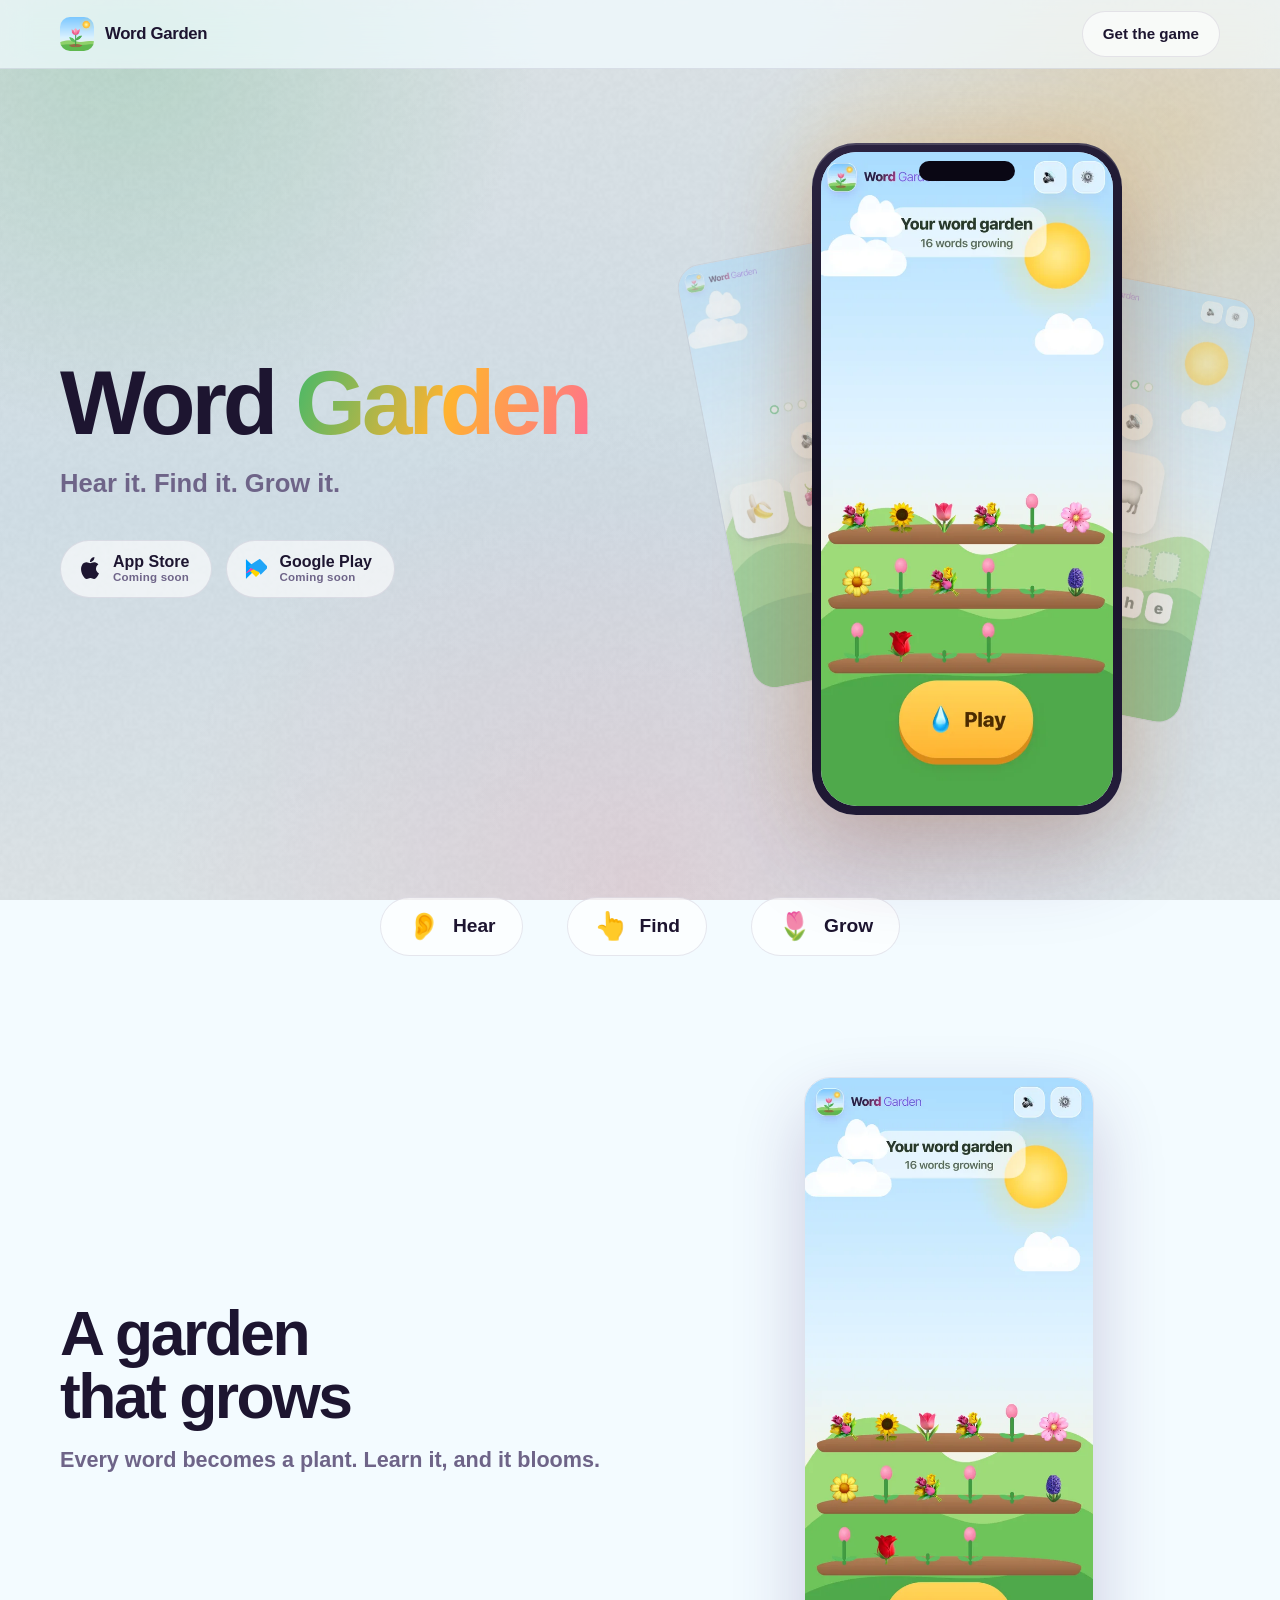
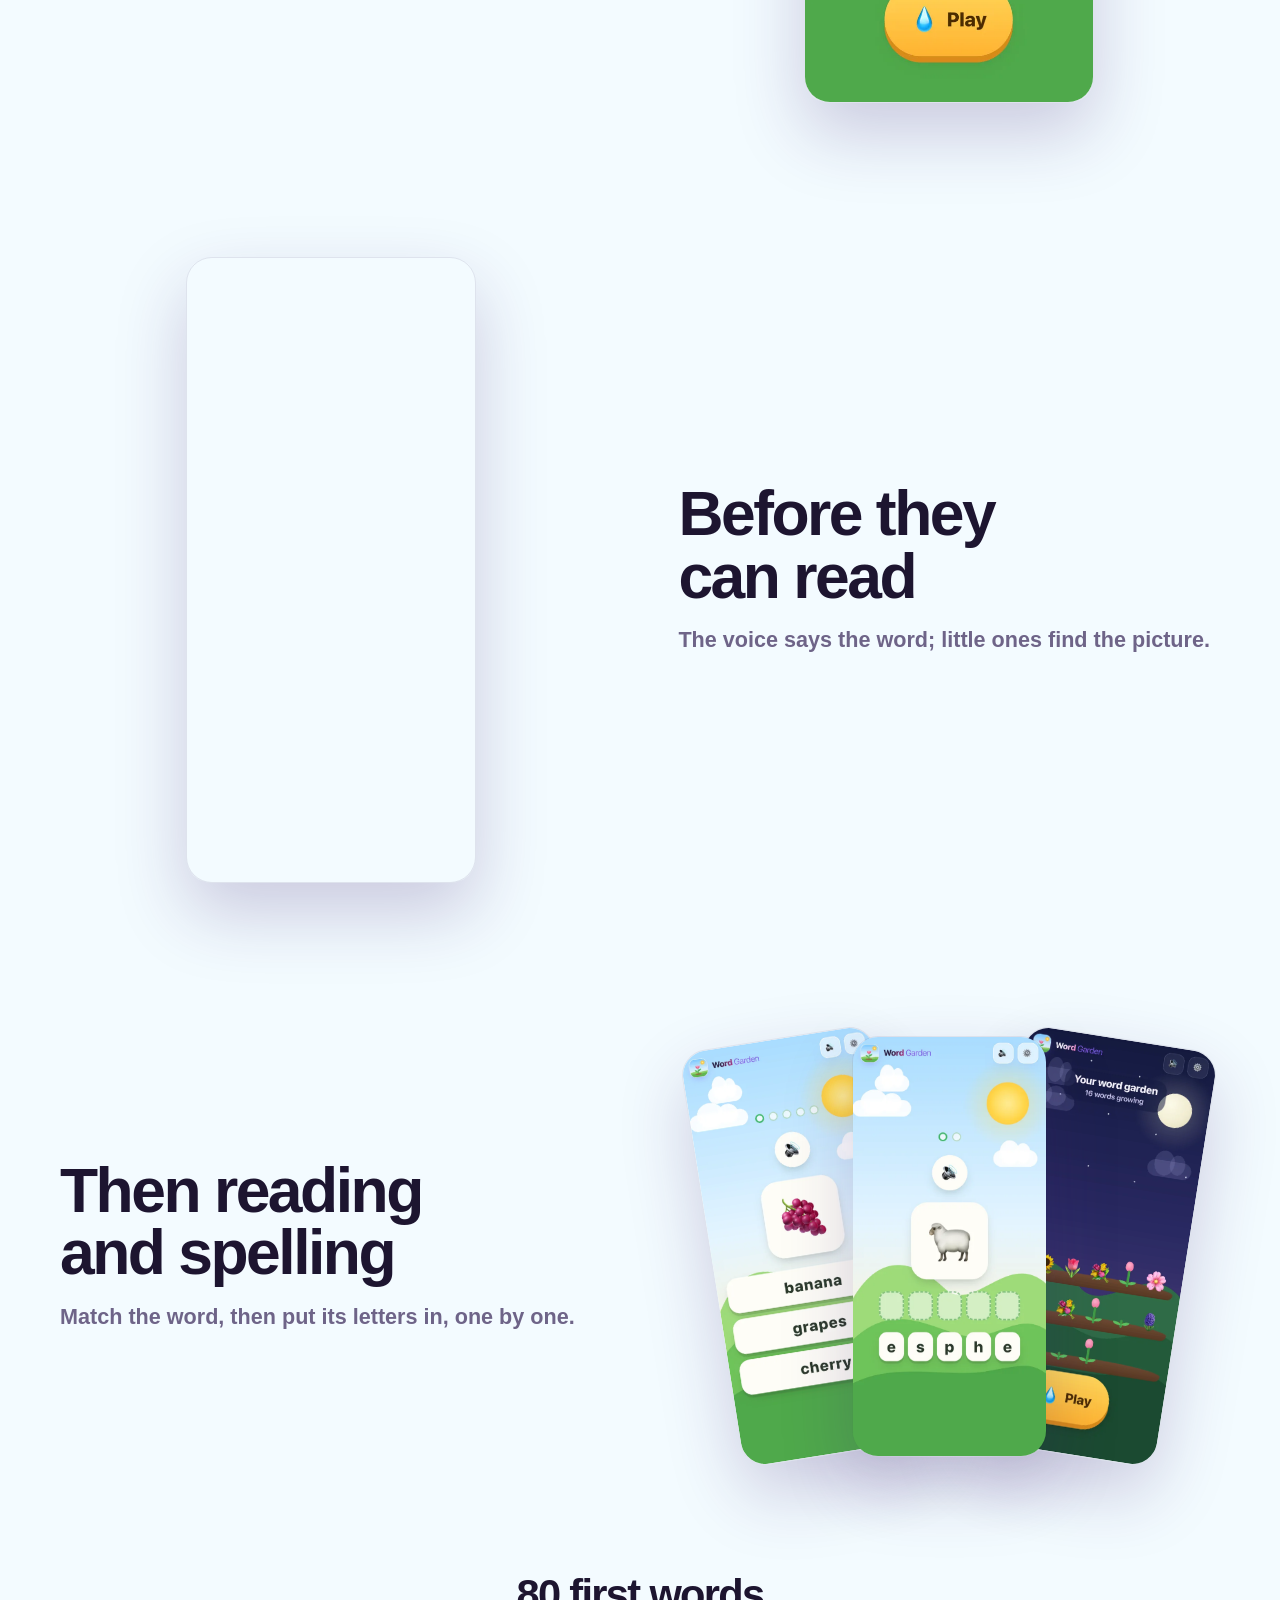
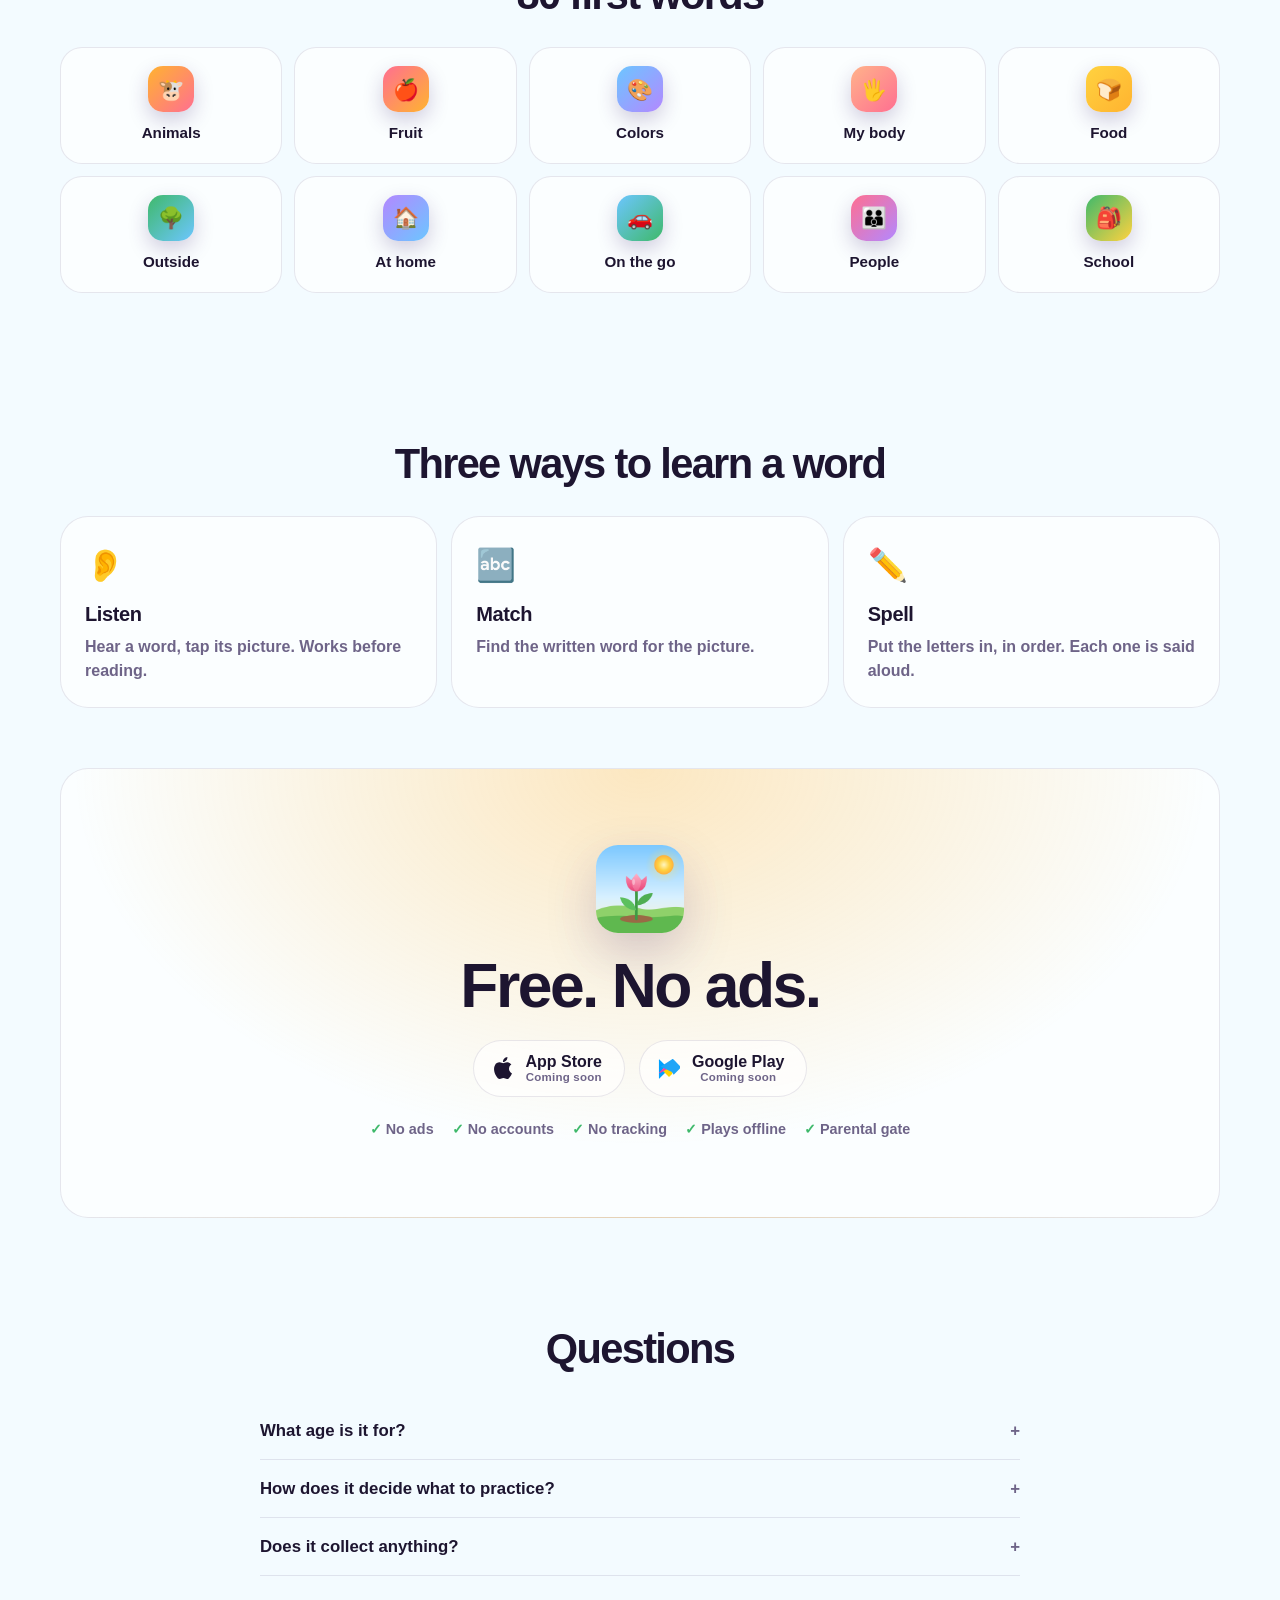
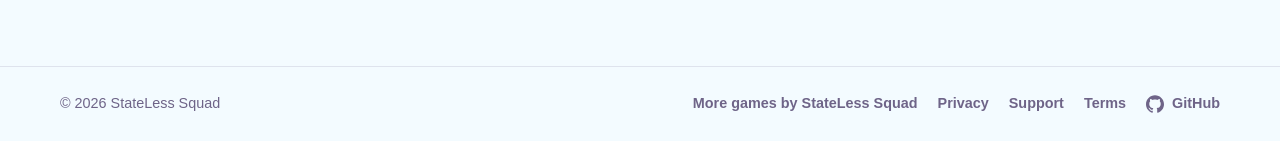
==== commit 6d5cf1b0: "site: publish Word Garden" ====
--- a/index.html
+++ b/index.html
@@ -5,15 +5,25 @@
   <meta name="viewport" content="width=device-width, initial-scale=1, viewport-fit=cover">
   <meta name="color-scheme" content="light">
   <title>Word Garden — Hear it. Find it. Grow it.</title>
-  <meta name="description" content="English words for children aged 3 to 7. Hear a word and find its picture, match it, spell it, and watch a garden grow with every word learned. No ads, no accounts, plays offline.">
+  <meta name="description" content="English words for children aged 3 to 7. Hear a word and find its picture, match it, spell it, and watch a garden grow with every word learned.">
+  <meta name="robots" content="index, follow, max-image-preview:large">
   <meta name="keywords" content="kids english, first words, learn to read, spelling, preschool, kindergarten">
   <link rel="canonical" href="https://statelesssquad.github.io/word-garden-public/">
   <meta property="og:type" content="website">
+  <meta property="og:site_name" content="StateLess Squad">
+  <meta property="og:locale" content="en_US">
   <meta property="og:title" content="Word Garden — Hear it. Find it. Grow it.">
-  <meta property="og:description" content="English words for children aged 3 to 7. Hear a word and find its picture, match it, spell it, and watch a garden grow with every word learned. No ads, no accounts, plays offline.">
+  <meta property="og:description" content="English words for children aged 3 to 7. Hear a word and find its picture, match it, spell it, and watch a garden grow with every word learned.">
   <meta property="og:image" content="https://statelesssquad.github.io/word-garden-public/assets/og.png">
+  <meta property="og:image:width" content="1200">
+  <meta property="og:image:height" content="630">
+  <meta property="og:image:alt" content="Word Garden: Hear it. Find it. Grow it.">
   <meta property="og:url" content="https://statelesssquad.github.io/word-garden-public/">
   <meta name="twitter:card" content="summary_large_image">
+  <meta name="twitter:title" content="Word Garden — Hear it. Find it. Grow it.">
+  <meta name="twitter:description" content="English words for children aged 3 to 7. Hear a word and find its picture, match it, spell it, and watch a garden grow with every word learned.">
+  <meta name="twitter:image" content="https://statelesssquad.github.io/word-garden-public/assets/og.png">
+  <meta name="twitter:image:alt" content="Word Garden: Hear it. Find it. Grow it.">
   <meta name="theme-color" content="#f3fbff">
   <meta name="apple-mobile-web-app-title" content="Word Garden">
   <link rel="manifest" href="manifest.webmanifest">
@@ -21,7 +31,7 @@
   <link rel="apple-touch-icon" href="assets/icon.png">
   <link rel="preload" as="image" href="assets/shots/hero.webp">
   <link rel="stylesheet" href="assets/style.css">
-  <script type="application/ld+json">{"@context":"https://schema.org","@type":"VideoGame","name":"Word Garden","description":"English words for children aged 3 to 7. Hear a word and find its picture, match it, spell it, and watch a garden grow with every word learned. No ads, no accounts, plays offline.","genre":"Educational","url":"https://statelesssquad.github.io/word-garden-public/","image":"https://statelesssquad.github.io/word-garden-public/assets/og.png","author":{"@type":"Organization","name":"StateLess Squad","url":"https://github.com/StatelessSquad"},"gamePlatform":["iOS","Android","Web browser"],"applicationCategory":"Game","offers":{"@type":"Offer","price":"0","priceCurrency":"USD"}}</script>
+  <script type="application/ld+json">{"@context":"https://schema.org","@graph":[{"@type":"Organization","@id":"https://statelesssquad.github.io/stateless-squad-game-publisher-public/#org","name":"StateLess Squad","url":"https://statelesssquad.github.io/stateless-squad-game-publisher-public/"},{"@type":"VideoGame","@id":"https://statelesssquad.github.io/word-garden-public/#game","name":"Word Garden","description":"English words for children aged 3 to 7. Hear a word and find its picture, match it, spell it, and watch a garden grow with every word learned. No ads, no accounts, plays offline.","url":"https://statelesssquad.github.io/word-garden-public/","image":"https://statelesssquad.github.io/word-garden-public/assets/og.png","screenshot":["https://statelesssquad.github.io/word-garden-public/assets/shots/hero.webp","https://statelesssquad.github.io/word-garden-public/assets/shots/garden.webp","https://statelesssquad.github.io/word-garden-public/assets/shots/listen.webp","https://statelesssquad.github.io/word-garden-public/assets/shots/match.webp","https://statelesssquad.github.io/word-garden-public/assets/shots/spell.webp","https://statelesssquad.github.io/word-garden-public/assets/shots/night.webp"],"genre":"Educational","keywords":"kids english, first words, learn to read, spelling, preschool, kindergarten","inLanguage":"en","gamePlatform":["iOS","Android","Web browser"],"operatingSystem":"iOS, Android, Web","applicationCategory":"EducationalApplication","isAccessibleForFree":true,"isFamilyFriendly":true,"author":{"@id":"https://statelesssquad.github.io/stateless-squad-game-publisher-public/#org"},"publisher":{"@id":"https://statelesssquad.github.io/stateless-squad-game-publisher-public/#org"},"offers":{"@type":"Offer","price":"0","priceCurrency":"USD"}},{"@type":"BreadcrumbList","itemListElement":[{"@type":"ListItem","position":1,"name":"StateLess Squad","item":"https://statelesssquad.github.io/stateless-squad-game-publisher-public/"},{"@type":"ListItem","position":2,"name":"Word Garden","item":"https://statelesssquad.github.io/word-garden-public/"}]},{"@type":"FAQPage","mainEntity":[{"@type":"Question","name":"What age is it for?","acceptedAnswer":{"@type":"Answer","text":"Three to seven. Grown-ups pick the age in the settings: little ones (3–4) listen and find pictures; big ones (5–7) also match and spell."}},{"@type":"Question","name":"How does it decide what to practice?","acceptedAnswer":{"@type":"Answer","text":"Spaced repetition: a word comes back after one day, then two, four, a week, two weeks. A missed word comes back the same day. New words arrive two at a time."}},{"@type":"Question","name":"Does it collect anything?","acceptedAnswer":{"@type":"Answer","text":"No. Progress stays on the device, the voice is the device's own, and nothing is sent anywhere. Links out of the app are behind a parental gate."}}]}]}</script>
 </head>
 <body>
   <svg width="0" height="0" style="position:absolute" aria-hidden="true" focusable="false">
@@ -131,6 +141,7 @@
     <div class="wrap">
       <span>&copy; 2026 StateLess Squad</span>
       <nav aria-label="Legal">
+        <a href="https://statelesssquad.github.io/stateless-squad-game-publisher-public/">More games by StateLess Squad</a>
         <a href="privacy/">Privacy</a>
         <a href="support/">Support</a>
         <a href="terms/">Terms</a>
--- a/assets/style.css
+++ b/assets/style.css
@@ -856,3 +856,608 @@
     transition-duration: 0.01ms !important;
   }
 }
+
+/* == the immersive layout ===================================================
+ * site.json "layout": "immersive". The game fills the hero edge to edge and
+ * the features are full-bleed chapters. Same rules as above: gradients, not
+ * blur filters; motion is transform and opacity; all of it stops under
+ * prefers-reduced-motion.
+ */
+
+/* clip, not hidden: a hidden body is a scroll container, and the pinned sequence would not stick. */
+body.immersive {
+  overflow-x: clip;
+}
+
+/* The game is the light here: a deeper, quieter backdrop. */
+.immersive .aurora {
+  opacity: 0.5;
+}
+
+.immersive .grain {
+  opacity: calc(var(--grain) * 0.4);
+}
+
+.immersive .nav {
+  position: fixed;
+  inset: 0 0 auto;
+  background: transparent;
+  border-bottom-color: transparent;
+  backdrop-filter: none;
+  -webkit-backdrop-filter: none;
+  transition:
+    background 0.3s var(--ease),
+    border-color 0.3s var(--ease);
+}
+
+.immersive .nav.scrolled {
+  background: color-mix(in srgb, var(--bg) 78%, transparent);
+  border-bottom-color: var(--border);
+  backdrop-filter: saturate(150%) blur(14px);
+  -webkit-backdrop-filter: saturate(150%) blur(14px);
+}
+
+.immersive .eyebrow {
+  color: var(--accent);
+}
+
+/* -- hero: the game, full screen ------------------------------------------ */
+
+.hero-x {
+  position: relative;
+  min-height: 100svh;
+  display: flex;
+  align-items: flex-end;
+  padding: 120px 0 clamp(72px, 12vh, 132px);
+  overflow: hidden;
+  isolation: isolate;
+}
+
+.hero-x-stage,
+.hero-x-stage > * {
+  position: absolute;
+  inset: 0;
+  width: 100%;
+  height: 100%;
+}
+
+.hero-x-stage {
+  z-index: -1;
+  background: var(--bg2);
+}
+
+.hero-x-poster img,
+.hero-x-video {
+  width: 100%;
+  height: 100%;
+  object-fit: cover;
+  object-position: 50% 40%;
+}
+
+/* The video fades in over its poster once it plays: no black flash. */
+.hero-x-video {
+  opacity: 0;
+  transition: opacity 0.8s var(--ease);
+}
+
+.hero-x-video.playing {
+  opacity: 1;
+}
+
+.fx {
+  pointer-events: none;
+}
+
+.hero-x-shade {
+  background:
+    linear-gradient(90deg, var(--bg) 0%, color-mix(in srgb, var(--bg) 82%, transparent) 30%, transparent 62%),
+    linear-gradient(0deg, var(--bg) 0%, color-mix(in srgb, var(--bg) 40%, transparent) 26%, transparent 46%),
+    linear-gradient(180deg, color-mix(in srgb, var(--bg) 70%, transparent) 0%, transparent 18%);
+}
+
+/* A soft light that follows the pointer (moved with transform only). */
+.hero-x-glow {
+  width: 46vmax;
+  height: 46vmax;
+  inset: auto;
+  left: 0;
+  top: 0;
+  border-radius: 50%;
+  background: radial-gradient(closest-side, color-mix(in srgb, var(--accent) 30%, transparent), transparent);
+  opacity: 0;
+  transform: translate(-50%, -50%);
+  transition: opacity 0.6s var(--ease);
+  mix-blend-mode: screen;
+  pointer-events: none;
+}
+
+.hero-x-glow.on {
+  opacity: 1;
+}
+
+.hero-x-copy {
+  position: relative;
+}
+
+.hero-x h1 {
+  font-size: clamp(4rem, min(15vw, calc(84vw / (var(--chars, 8) * 0.6))), 13rem);
+  font-weight: 850;
+  line-height: 0.86;
+  letter-spacing: -0.06em;
+  margin-left: -0.04em;
+}
+
+.hero-x h1 .grad {
+  background-size: 220% 100%;
+  animation: shimmer 6s ease-in-out infinite alternate;
+}
+
+.hero-x .lede {
+  color: var(--text-2);
+  font-size: clamp(1.25rem, 2.6vw, 2rem);
+  max-width: 22ch;
+}
+
+.hero-x .stores {
+  margin-top: clamp(24px, 4vh, 40px);
+}
+
+.immersive .store {
+  background: color-mix(in srgb, var(--bg) 55%, transparent);
+  backdrop-filter: blur(10px);
+  -webkit-backdrop-filter: blur(10px);
+}
+
+.hero-x-in {
+  animation: rise 1s var(--ease) both;
+}
+
+.hero-x-in:nth-child(2) {
+  animation-delay: 0.08s;
+}
+
+.hero-x-in:nth-child(3) {
+  animation-delay: 0.2s;
+}
+
+.hero-x-in:nth-child(4) {
+  animation-delay: 0.32s;
+}
+
+.scroll-cue {
+  position: absolute;
+  left: 50%;
+  bottom: 22px;
+  width: 26px;
+  height: 42px;
+  margin-left: -13px;
+  border-radius: 999px;
+  border: 2px solid color-mix(in srgb, var(--text) 45%, transparent);
+}
+
+.scroll-cue span {
+  position: absolute;
+  left: 50%;
+  top: 8px;
+  width: 4px;
+  height: 8px;
+  margin-left: -2px;
+  border-radius: 2px;
+  background: var(--text);
+  animation: cue 1.8s var(--ease) infinite;
+}
+
+@keyframes shimmer {
+  to {
+    background-position: 100% 0;
+  }
+}
+
+@keyframes rise {
+  from {
+    opacity: 0;
+    transform: translateY(28px);
+  }
+}
+
+@keyframes cue {
+  60%,
+  100% {
+    opacity: 0;
+    transform: translateY(14px);
+  }
+}
+
+/* -- the rules, glowing ------------------------------------------------------ */
+
+.immersive .rules {
+  padding: clamp(40px, 7vw, 80px) 0 clamp(20px, 4vw, 40px);
+}
+
+.immersive .rule {
+  font-size: clamp(1.1rem, 2.4vw, 1.5rem);
+  padding: 16px 30px;
+  box-shadow: 0 0 0 1px color-mix(in srgb, var(--accent) 22%, transparent) inset;
+}
+
+/* -- chapters: one big shot each ------------------------------------------- */
+
+.chapter {
+  position: relative;
+  padding: clamp(60px, 10vw, 140px) 0;
+}
+
+.chapter .wrap,
+.evolve .wrap {
+  display: grid;
+  grid-template-columns: 1fr 1fr;
+  align-items: center;
+  gap: clamp(30px, 6vw, 90px);
+}
+
+.chapter-flip .feature-copy {
+  order: 2;
+}
+
+.chapter-no {
+  font-size: clamp(3.4rem, 8vw, 6.5rem);
+  font-weight: 850;
+  line-height: 1;
+  letter-spacing: -0.05em;
+  color: transparent;
+  -webkit-text-stroke: 1.5px color-mix(in srgb, var(--accent) 70%, transparent);
+  margin-bottom: 10px;
+}
+
+.immersive h2 {
+  font-size: clamp(2.4rem, 6vw, 4.8rem);
+}
+
+.immersive .feature-copy p:not(.chapter-no) {
+  margin-top: 18px;
+  font-size: clamp(1.1rem, 2vw, 1.4rem);
+  font-weight: 600;
+  color: var(--muted);
+  max-width: 34ch;
+}
+
+.chapter-art {
+  position: relative;
+  display: flex;
+  justify-content: center;
+}
+
+/* The light behind a shot: a gradient, never a blur. */
+.chapter-art::before,
+.evolve-art::before {
+  content: "";
+  position: absolute;
+  inset: -12% -18%;
+  z-index: -1;
+  background:
+    radial-gradient(closest-side, color-mix(in srgb, var(--accent2) 42%, transparent), transparent),
+    radial-gradient(40% 40% at 70% 70%, color-mix(in srgb, var(--accent3) 30%, transparent), transparent);
+}
+
+.chapter-art img,
+.evolve-art img {
+  /* a phone shot is ~2.17× as tall as wide: it always fits the screen's height */
+  width: min(clamp(250px, 30vw, 380px), calc((100svh - 190px) * 0.46));
+  border-radius: 34px;
+  box-shadow:
+    0 0 0 1px color-mix(in srgb, var(--accent) 28%, transparent),
+    0 50px 120px var(--shadow);
+  transform: translateY(calc(var(--p, 0) * -40px));
+}
+
+/* -- the sequence: pinned, it steps through three shots ------------------- */
+
+.evolve {
+  position: relative;
+  height: calc(var(--steps) * 85svh);
+}
+
+.evolve-pin {
+  position: sticky;
+  top: 0;
+  height: 100svh;
+  display: flex;
+  align-items: center;
+}
+
+.steps {
+  list-style: none;
+  display: flex;
+  flex-wrap: wrap;
+  gap: 10px;
+  margin-top: 28px;
+}
+
+.steps li {
+  display: inline-flex;
+  align-items: center;
+  gap: 10px;
+  padding: 10px 18px 10px 10px;
+  border-radius: 999px;
+  border: 1px solid var(--border);
+  background: var(--surface);
+  font-weight: 750;
+  color: var(--muted);
+  transition:
+    color 0.4s var(--ease),
+    background 0.4s var(--ease),
+    transform 0.4s var(--ease);
+}
+
+.steps span {
+  display: grid;
+  place-items: center;
+  width: 28px;
+  height: 28px;
+  border-radius: 50%;
+  background: var(--surface-2);
+  font-size: 0.85rem;
+}
+
+.steps li.on {
+  color: var(--text);
+  background: color-mix(in srgb, var(--accent2) 30%, transparent);
+  transform: translateY(-2px);
+}
+
+.steps li.on span {
+  background: var(--grad);
+  color: #fff;
+}
+
+.evolve-art {
+  position: relative;
+  display: grid;
+  justify-items: center;
+}
+
+.evolve-art img {
+  grid-area: 1 / 1;
+  opacity: 0;
+  transform: scale(0.94) rotate(-2deg);
+  transition:
+    opacity 0.6s var(--ease),
+    transform 0.8s var(--ease);
+}
+
+.evolve-art img.on {
+  opacity: 1;
+  transform: none;
+}
+
+.evolve-bar {
+  grid-area: 2 / 1;
+  width: clamp(160px, 20vw, 240px);
+  height: 4px;
+  margin-top: 26px;
+  border-radius: 4px;
+  background: var(--surface-2);
+  overflow: hidden;
+}
+
+.evolve-bar i {
+  display: block;
+  height: 100%;
+  background: var(--grad);
+  transform-origin: left;
+  transform: scaleX(var(--progress, 0));
+}
+
+/* -- the shelf, modes and the card ------------------------------------------ */
+
+.immersive .world:hover .dot {
+  transform: scale(1.12) rotate(-6deg);
+}
+
+.immersive .dot {
+  transition: transform 0.3s var(--ease);
+  box-shadow:
+    0 8px 24px var(--shadow),
+    0 0 26px color-mix(in srgb, var(--accent) 30%, transparent);
+}
+
+.immersive .mode {
+  position: relative;
+  overflow: hidden;
+  padding: 30px;
+}
+
+.immersive .mode::after {
+  content: "";
+  position: absolute;
+  inset: auto -30% -60% auto;
+  width: 70%;
+  aspect-ratio: 1;
+  background: radial-gradient(closest-side, color-mix(in srgb, var(--accent2) 30%, transparent), transparent);
+  pointer-events: none;
+}
+
+.immersive .mode-icon {
+  font-size: 2.6rem;
+}
+
+@property --spin {
+  syntax: "<angle>";
+  inherits: false;
+  initial-value: 0deg;
+}
+
+/* A light that runs round the card's edge. */
+.immersive .get .wrap {
+  position: relative;
+  border: 0;
+  isolation: isolate;
+}
+
+.immersive .get .wrap::before {
+  content: "";
+  position: absolute;
+  inset: 0;
+  z-index: -1;
+  padding: 1.5px;
+  border-radius: inherit;
+  background:
+    conic-gradient(
+      from var(--spin),
+      transparent 0 62%,
+      var(--accent) 76%,
+      var(--accent3) 84%,
+      transparent 92%
+    ),
+    var(--border);
+  -webkit-mask:
+    linear-gradient(#000 0 0) content-box,
+    linear-gradient(#000 0 0);
+  -webkit-mask-composite: xor;
+  mask-composite: exclude;
+  animation: spin 7s linear infinite;
+}
+
+@keyframes spin {
+  to {
+    --spin: 360deg;
+  }
+}
+
+/* -- phones: the shots go edge to edge -------------------------------------- */
+
+@media (max-width: 900px) {
+  .chapter .wrap,
+  .evolve .wrap {
+    grid-template-columns: 1fr;
+    text-align: center;
+  }
+
+  .chapter-flip .feature-copy {
+    order: 0;
+  }
+
+  .immersive .feature-copy p:not(.chapter-no) {
+    margin-inline: auto;
+  }
+
+  .steps {
+    justify-content: center;
+  }
+
+  .evolve {
+    height: calc(var(--steps) * 80svh);
+  }
+
+  .evolve .wrap {
+    gap: 22px;
+  }
+
+  /* the pinned sequence fits a phone's height: a compact title, one row of steps */
+  .evolve-pin {
+    padding-top: 64px;
+  }
+
+  .evolve .chapter-no {
+    display: none;
+  }
+
+  .evolve h2 {
+    font-size: clamp(1.9rem, 8vw, 2.6rem);
+  }
+
+  .immersive .evolve .feature-copy p {
+    margin-top: 10px;
+    font-size: 1rem;
+  }
+
+  .evolve .steps {
+    flex-wrap: nowrap;
+    gap: 6px;
+    margin-top: 16px;
+  }
+
+  .evolve .steps li {
+    padding: 6px 12px 6px 6px;
+    gap: 6px;
+    font-size: 0.9rem;
+  }
+
+  .evolve .steps span {
+    width: 22px;
+    height: 22px;
+  }
+
+  .evolve-art img {
+    width: min(56vw, 20svh);
+    border-radius: 22px;
+  }
+
+  .evolve-bar {
+    margin-top: 14px;
+  }
+
+  .hero-x h1 {
+    font-size: clamp(3.4rem, calc(88vw / (var(--chars, 8) * 0.6)), 9rem);
+  }
+
+  .chapter {
+    padding-bottom: 0;
+  }
+
+  .chapter-art {
+    margin-inline: calc(var(--pad) * -1);
+  }
+
+  .chapter-art img {
+    width: 100%;
+    border-radius: 0;
+    box-shadow: none;
+    -webkit-mask-image: linear-gradient(180deg, transparent, #000 8%, #000 86%, transparent);
+    mask-image: linear-gradient(180deg, transparent, #000 8%, #000 86%, transparent);
+  }
+
+  .hero-x {
+    align-items: flex-end;
+    text-align: center;
+  }
+
+  .hero-x-copy {
+    display: flex;
+    flex-direction: column;
+    align-items: center;
+  }
+
+  .hero-x .lede {
+    margin-inline: auto;
+  }
+
+  .hero-x .stores {
+    justify-content: center;
+  }
+
+  .hero-x-shade {
+    background:
+      linear-gradient(0deg, var(--bg) 0%, color-mix(in srgb, var(--bg) 86%, transparent) 30%, transparent 62%),
+      linear-gradient(
+        180deg,
+        var(--bg) 0%,
+        color-mix(in srgb, var(--bg) 60%, transparent) 12%,
+        transparent 24%
+      );
+  }
+}
+
+@media (prefers-reduced-motion: reduce) {
+  .hero-x-in,
+  .hero-x h1 .grad,
+  .scroll-cue span,
+  .immersive .get .wrap::before {
+    animation: none;
+  }
+
+  .chapter-art img,
+  .evolve-art img {
+    transform: none;
+  }
+}
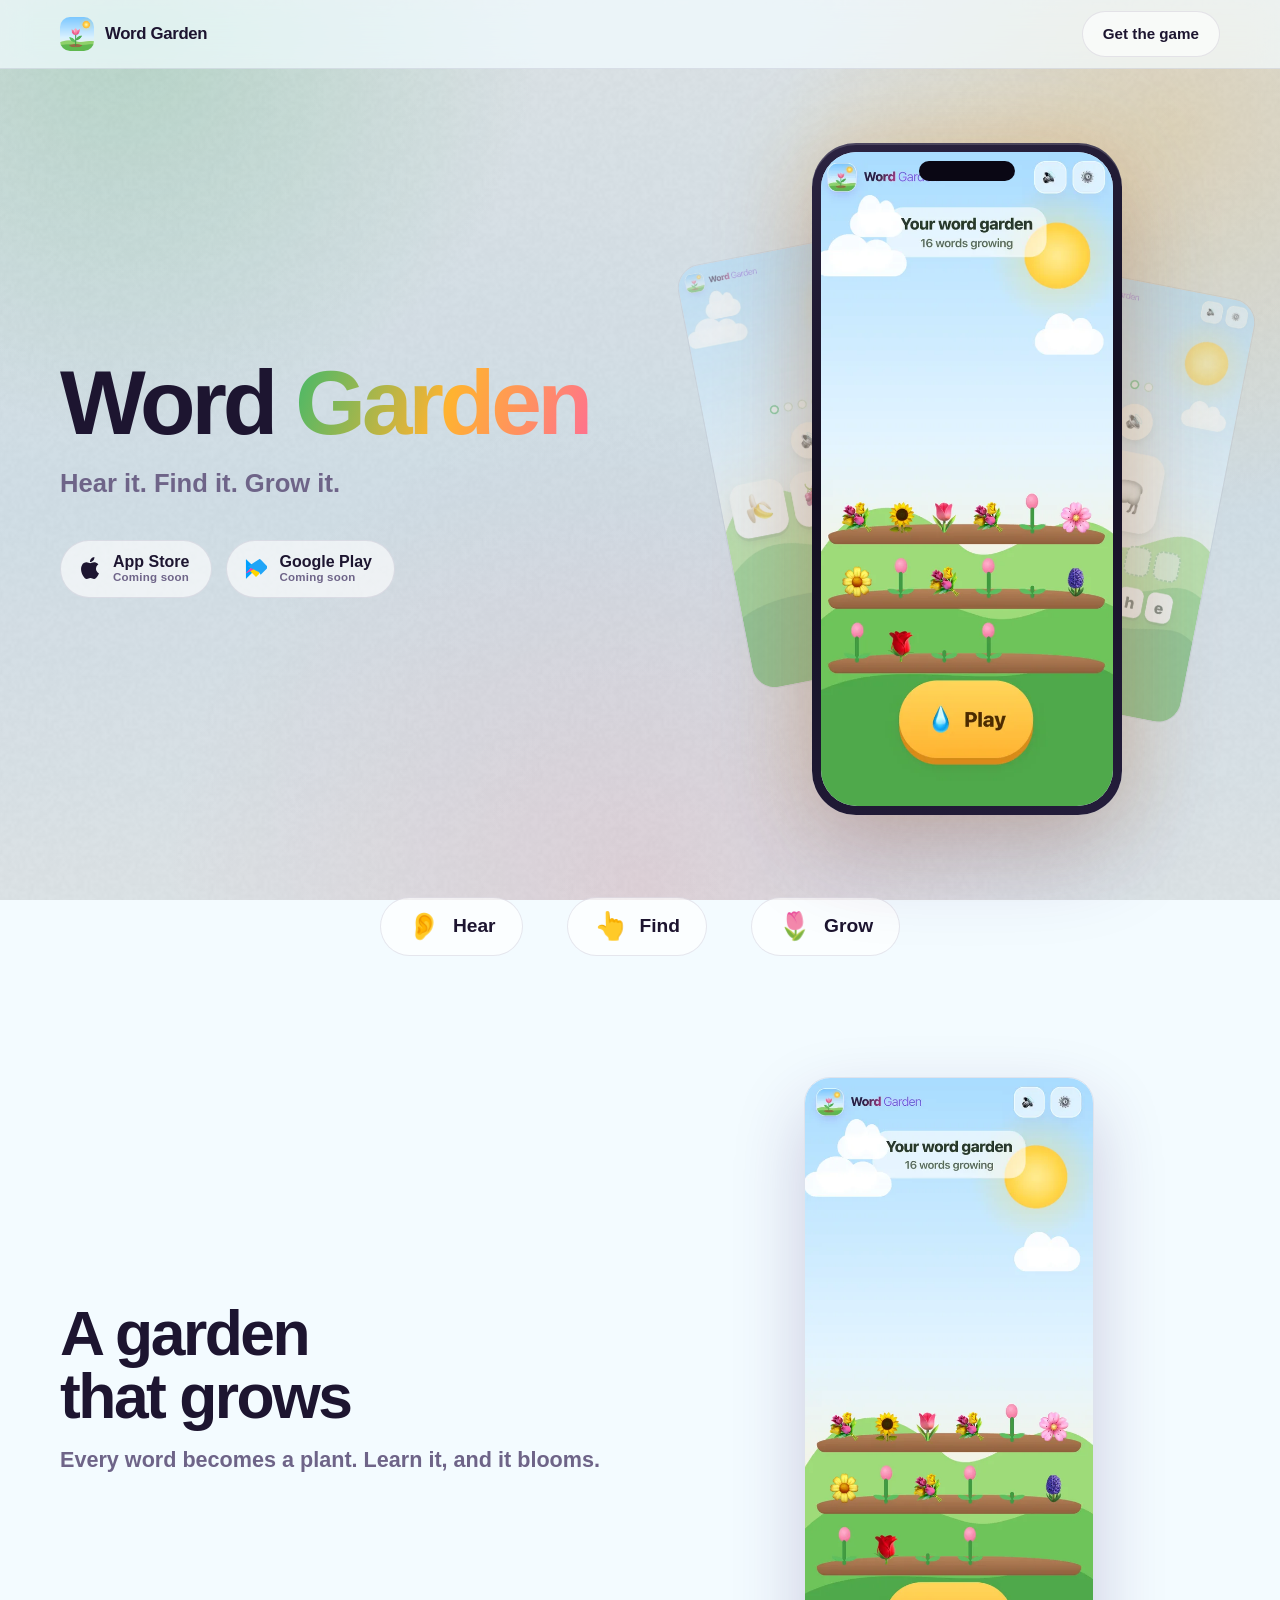
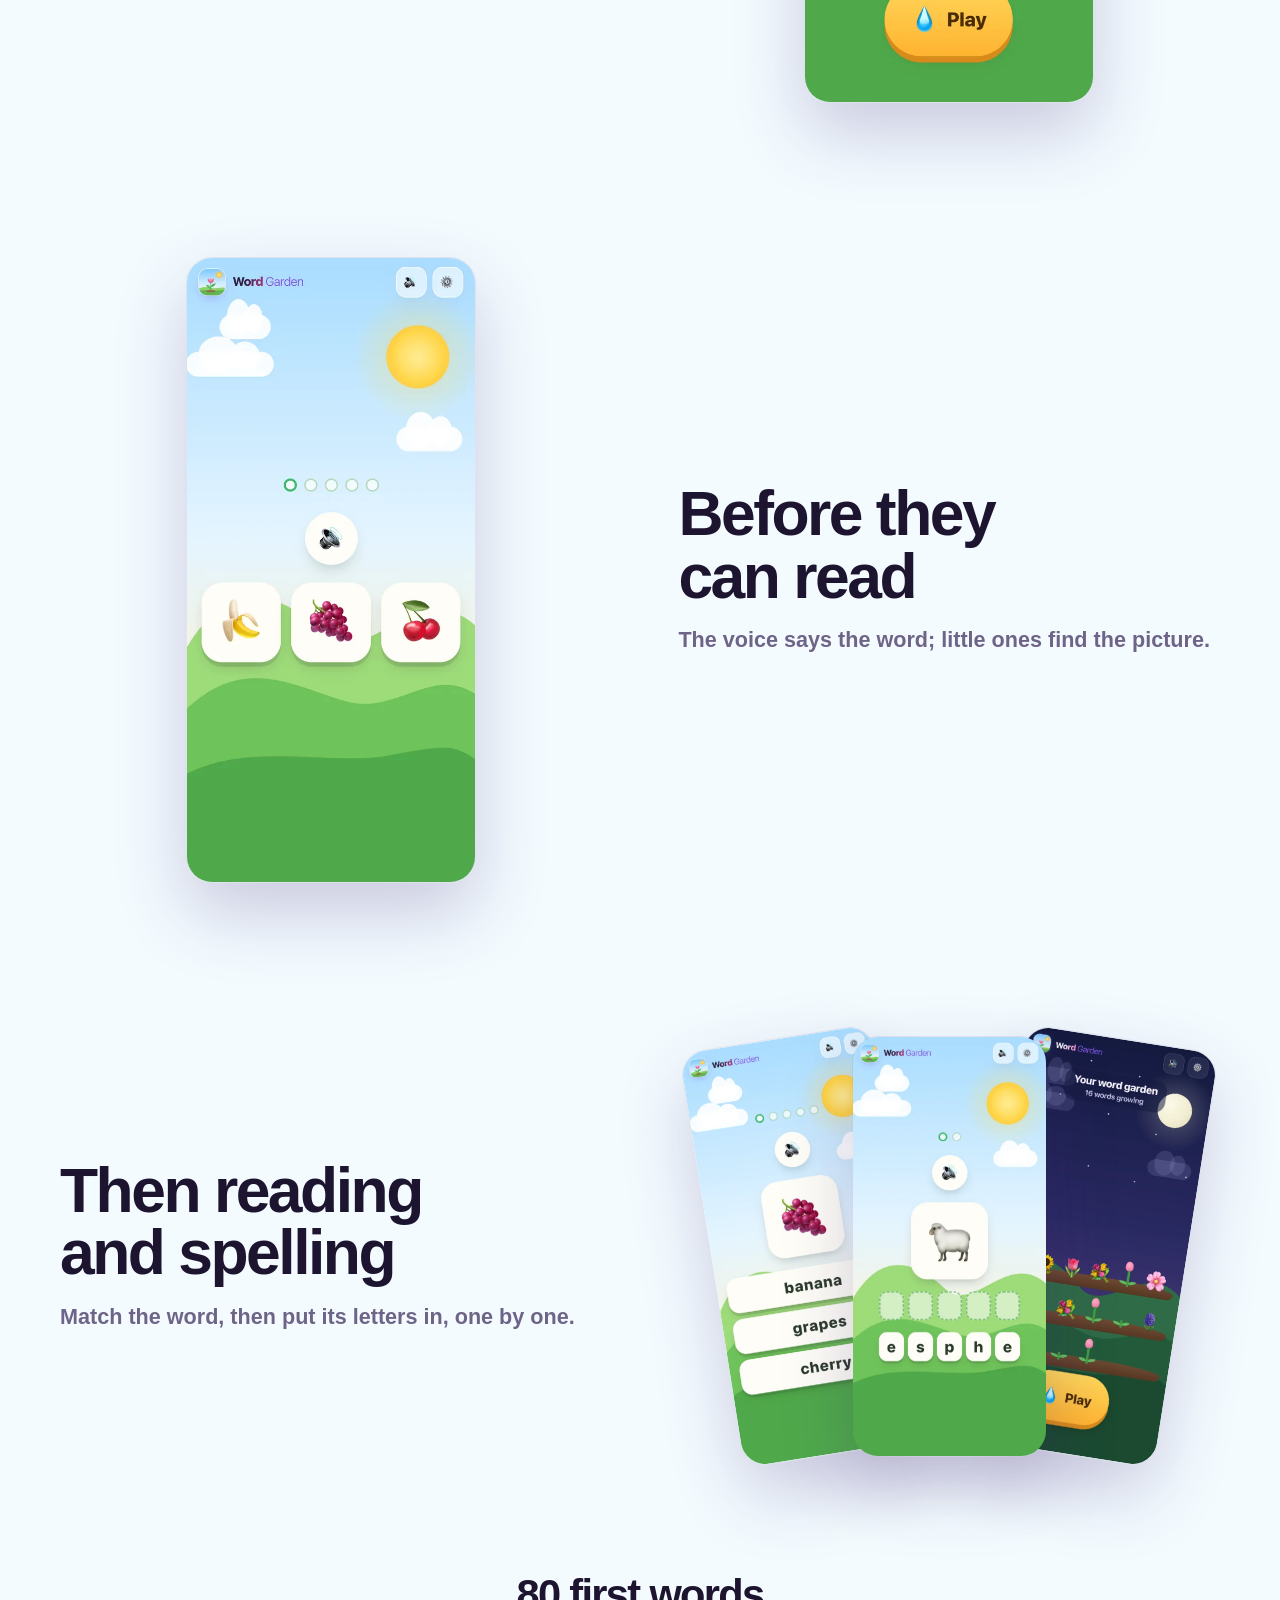
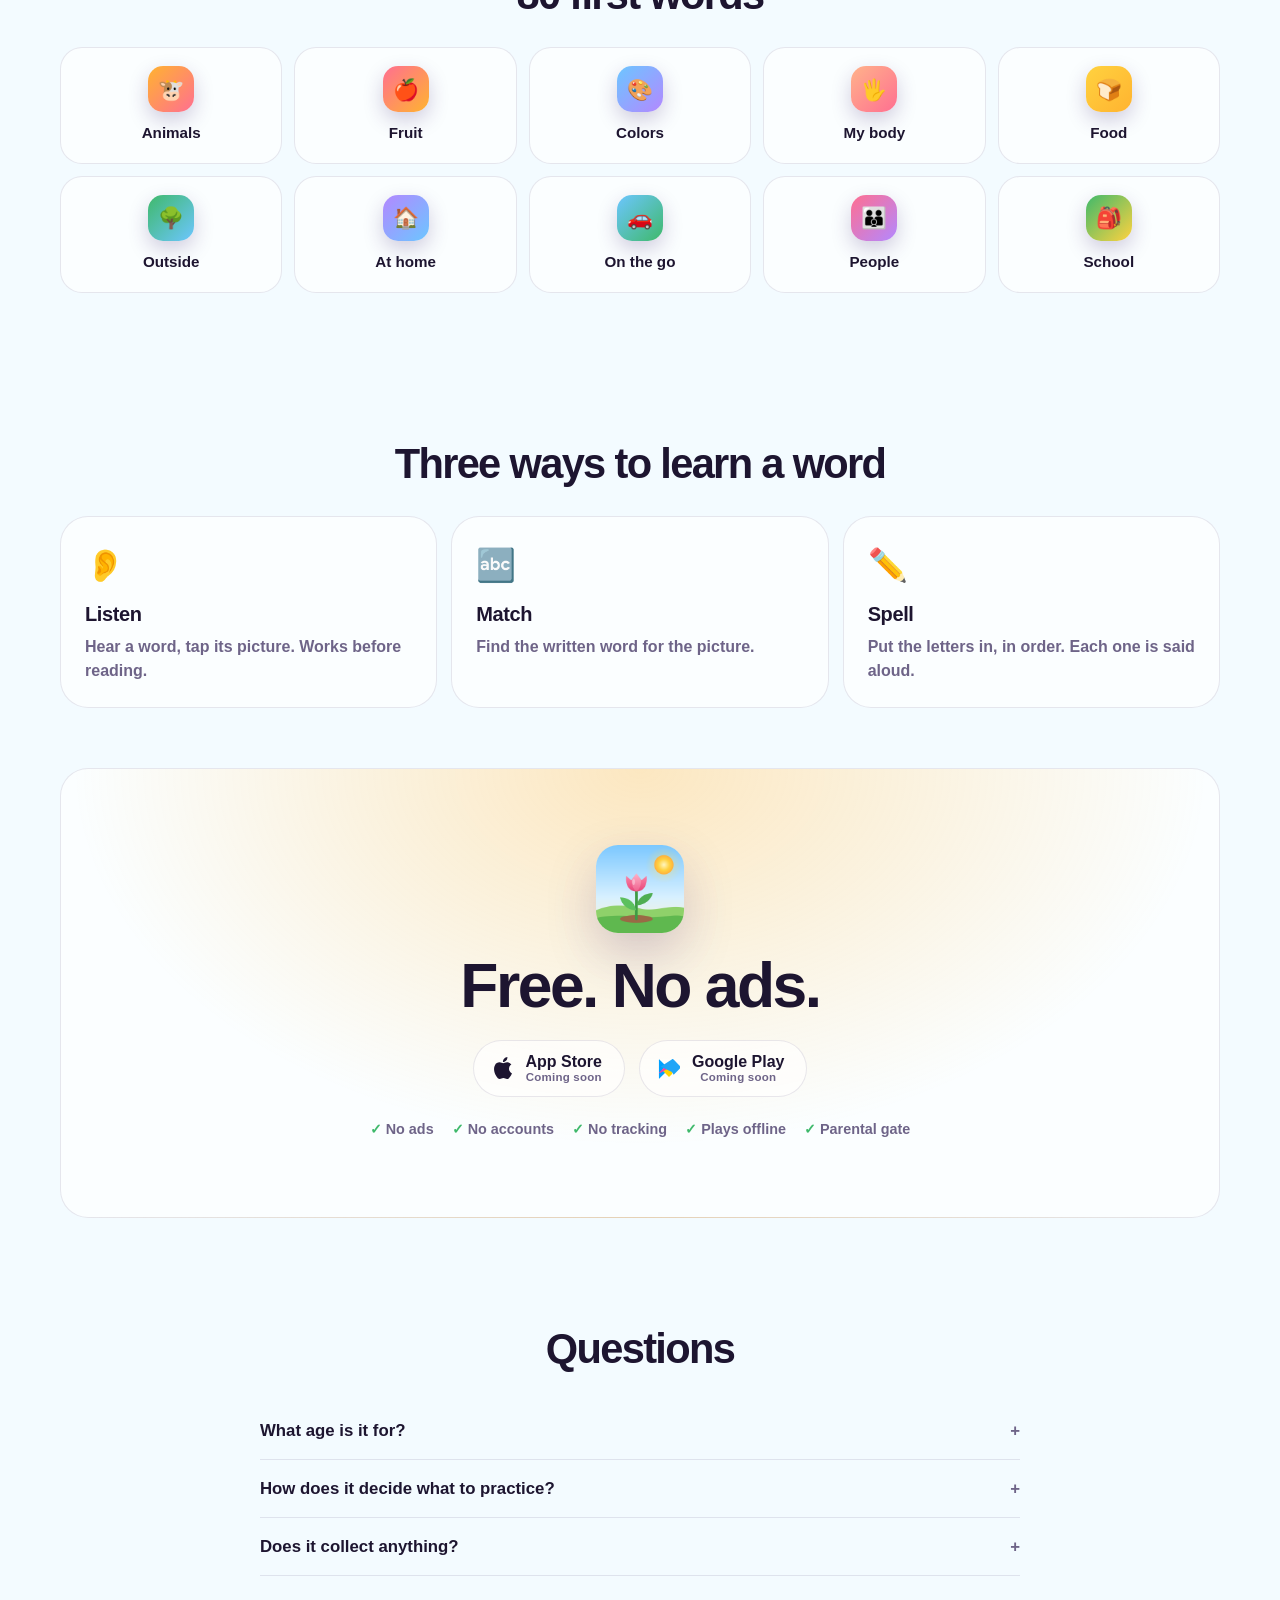
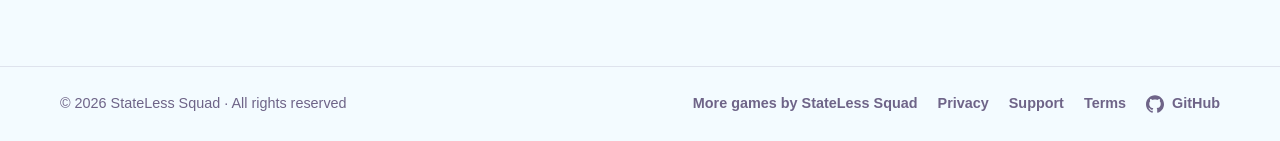
==== commit c5f15aa9: "site: publish Word Garden" ====
--- a/index.html
+++ b/index.html
@@ -139,7 +139,7 @@
   </section></main>
   <footer>
     <div class="wrap">
-      <span>&copy; 2026 StateLess Squad</span>
+      <span>&copy; 2026 StateLess Squad · All rights reserved</span>
       <nav aria-label="Legal">
         <a href="https://statelesssquad.github.io/stateless-squad-game-publisher-public/">More games by StateLess Squad</a>
         <a href="privacy/">Privacy</a>
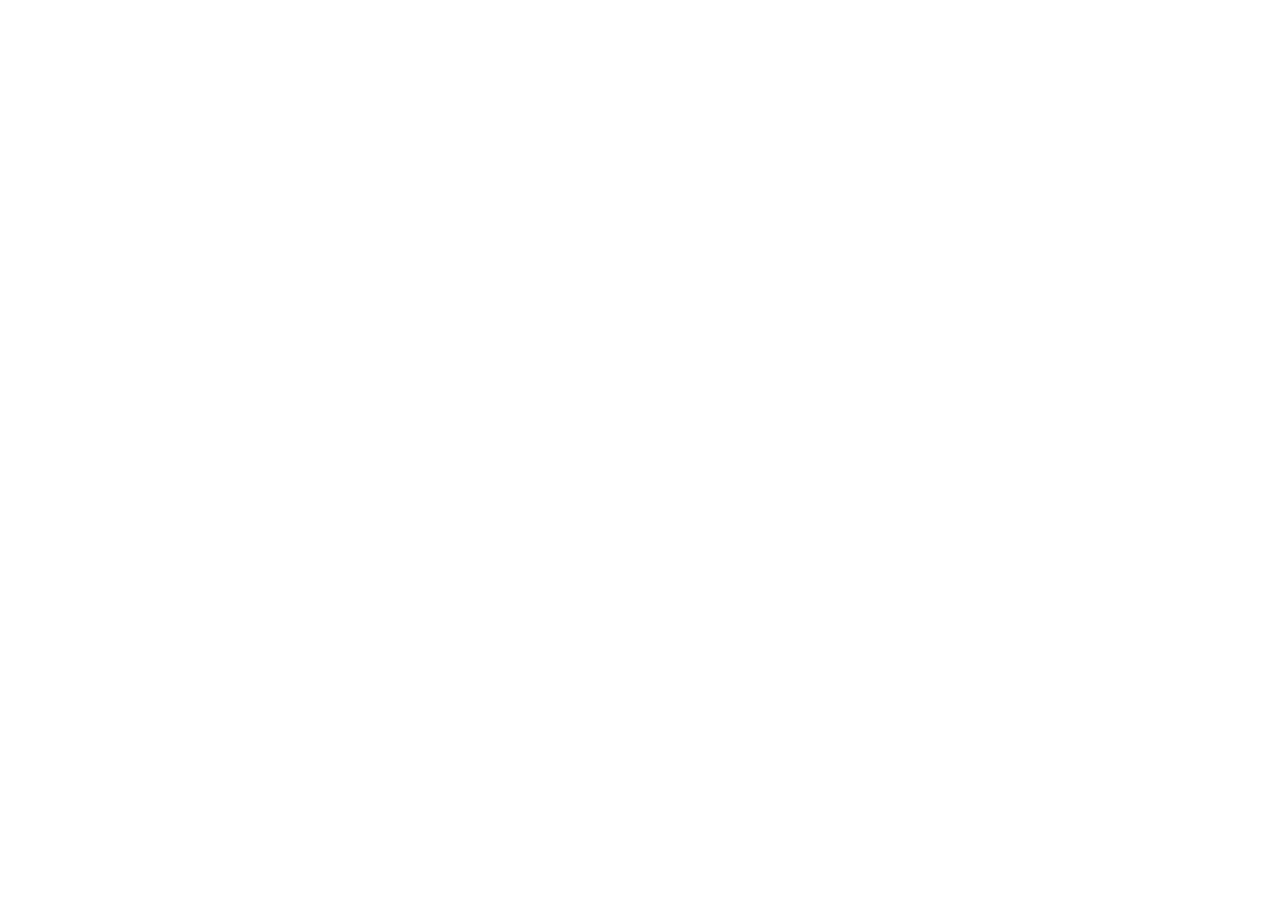
==== commit 78437803: "Moved to https://www.statelesssquad.com/word-garden/" ====
--- a/index.html
+++ b/index.html
@@ -1,154 +1,13 @@
 <!doctype html>
-<html lang="en" data-theme="light">
+<html lang="en">
 <head>
-  <meta charset="utf-8">
-  <meta name="viewport" content="width=device-width, initial-scale=1, viewport-fit=cover">
-  <meta name="color-scheme" content="light">
-  <title>Word Garden — Hear it. Find it. Grow it.</title>
-  <meta name="description" content="English words for children aged 3 to 7. Hear a word and find its picture, match it, spell it, and watch a garden grow with every word learned.">
-  <meta name="robots" content="index, follow, max-image-preview:large">
-  <meta name="keywords" content="kids english, first words, learn to read, spelling, preschool, kindergarten">
-  <link rel="canonical" href="https://statelesssquad.github.io/word-garden-public/">
-  <meta property="og:type" content="website">
-  <meta property="og:site_name" content="StateLess Squad">
-  <meta property="og:locale" content="en_US">
-  <meta property="og:title" content="Word Garden — Hear it. Find it. Grow it.">
-  <meta property="og:description" content="English words for children aged 3 to 7. Hear a word and find its picture, match it, spell it, and watch a garden grow with every word learned.">
-  <meta property="og:image" content="https://statelesssquad.github.io/word-garden-public/assets/og.png">
-  <meta property="og:image:width" content="1200">
-  <meta property="og:image:height" content="630">
-  <meta property="og:image:alt" content="Word Garden: Hear it. Find it. Grow it.">
-  <meta property="og:url" content="https://statelesssquad.github.io/word-garden-public/">
-  <meta name="twitter:card" content="summary_large_image">
-  <meta name="twitter:title" content="Word Garden — Hear it. Find it. Grow it.">
-  <meta name="twitter:description" content="English words for children aged 3 to 7. Hear a word and find its picture, match it, spell it, and watch a garden grow with every word learned.">
-  <meta name="twitter:image" content="https://statelesssquad.github.io/word-garden-public/assets/og.png">
-  <meta name="twitter:image:alt" content="Word Garden: Hear it. Find it. Grow it.">
-  <meta name="theme-color" content="#f3fbff">
-  <meta name="apple-mobile-web-app-title" content="Word Garden">
-  <link rel="manifest" href="manifest.webmanifest">
-  <link rel="icon" href="assets/favicon.png">
-  <link rel="apple-touch-icon" href="assets/icon.png">
-  <link rel="preload" as="image" href="assets/shots/hero.webp">
-  <link rel="stylesheet" href="assets/style.css">
-  <script type="application/ld+json">{"@context":"https://schema.org","@graph":[{"@type":"Organization","@id":"https://statelesssquad.github.io/stateless-squad-game-publisher-public/#org","name":"StateLess Squad","url":"https://statelesssquad.github.io/stateless-squad-game-publisher-public/"},{"@type":"VideoGame","@id":"https://statelesssquad.github.io/word-garden-public/#game","name":"Word Garden","description":"English words for children aged 3 to 7. Hear a word and find its picture, match it, spell it, and watch a garden grow with every word learned. No ads, no accounts, plays offline.","url":"https://statelesssquad.github.io/word-garden-public/","image":"https://statelesssquad.github.io/word-garden-public/assets/og.png","screenshot":["https://statelesssquad.github.io/word-garden-public/assets/shots/hero.webp","https://statelesssquad.github.io/word-garden-public/assets/shots/garden.webp","https://statelesssquad.github.io/word-garden-public/assets/shots/listen.webp","https://statelesssquad.github.io/word-garden-public/assets/shots/match.webp","https://statelesssquad.github.io/word-garden-public/assets/shots/spell.webp","https://statelesssquad.github.io/word-garden-public/assets/shots/night.webp"],"genre":"Educational","keywords":"kids english, first words, learn to read, spelling, preschool, kindergarten","inLanguage":"en","gamePlatform":["iOS","Android","Web browser"],"operatingSystem":"iOS, Android, Web","applicationCategory":"EducationalApplication","isAccessibleForFree":true,"isFamilyFriendly":true,"author":{"@id":"https://statelesssquad.github.io/stateless-squad-game-publisher-public/#org"},"publisher":{"@id":"https://statelesssquad.github.io/stateless-squad-game-publisher-public/#org"},"offers":{"@type":"Offer","price":"0","priceCurrency":"USD"}},{"@type":"BreadcrumbList","itemListElement":[{"@type":"ListItem","position":1,"name":"StateLess Squad","item":"https://statelesssquad.github.io/stateless-squad-game-publisher-public/"},{"@type":"ListItem","position":2,"name":"Word Garden","item":"https://statelesssquad.github.io/word-garden-public/"}]},{"@type":"FAQPage","mainEntity":[{"@type":"Question","name":"What age is it for?","acceptedAnswer":{"@type":"Answer","text":"Three to seven. Grown-ups pick the age in the settings: little ones (3–4) listen and find pictures; big ones (5–7) also match and spell."}},{"@type":"Question","name":"How does it decide what to practice?","acceptedAnswer":{"@type":"Answer","text":"Spaced repetition: a word comes back after one day, then two, four, a week, two weeks. A missed word comes back the same day. New words arrive two at a time."}},{"@type":"Question","name":"Does it collect anything?","acceptedAnswer":{"@type":"Answer","text":"No. Progress stays on the device, the voice is the device's own, and nothing is sent anywhere. Links out of the app are behind a parental gate."}}]}]}</script>
+<meta charset="utf-8">
+<title>Word Garden has moved</title>
+<link rel="canonical" href="https://www.statelesssquad.com/word-garden/">
+<meta http-equiv="refresh" content="0; url=https://www.statelesssquad.com/word-garden/">
+<script>location.replace("https://www.statelesssquad.com/word-garden/" + location.hash)</script>
 </head>
 <body>
-  <svg width="0" height="0" style="position:absolute" aria-hidden="true" focusable="false">
-<symbol id="mark-apple" viewBox="0 0 24 24"><path fill="currentColor" d="M12.152 6.896c-.948 0-2.415-1.078-3.96-1.04-2.04.027-3.91 1.183-4.961 3.014-2.117 3.675-.546 9.103 1.519 12.09 1.013 1.454 2.208 3.09 3.792 3.039 1.52-.065 2.09-.987 3.935-.987 1.831 0 2.35.987 3.96.948 1.637-.026 2.676-1.48 3.676-2.948 1.156-1.688 1.636-3.325 1.662-3.415-.039-.013-3.182-1.221-3.22-4.857-.026-3.04 2.48-4.494 2.597-4.559-1.429-2.09-3.623-2.324-4.39-2.376-2-.156-3.675 1.09-4.61 1.09zM15.53 3.83c.843-1.012 1.4-2.427 1.245-3.83-1.207.052-2.662.805-3.532 1.818-.78.896-1.454 2.338-1.273 3.714 1.338.104 2.715-.688 3.559-1.701"/></symbol>
-<symbol id="mark-play" viewBox="0 0 24 24"><path fill="#00A0FF" d="M1.1 1.4C1 1.7 1 2.1 1 2.6v18.8c0 .5 0 .9.1 1.2l.1.1L12 12l.1-.1L1.2 1.3l-.1.1z"/><path fill="#FFD400" d="M15.1 8.4l-3.1-3.1-.1.1L4.3 13l.1.1 7.6 7.6 3.1-3.1c.8-.8.8-2 0-2.8l-3-2.7z"/><path fill="#F342A9" d="M15.1 8.4L12 5.3 1.1 16.2c.2.2.4.3.7.5l11.2-6.3 2.1-2z"/><path fill="#20A5F7" d="M15.1 15.2L3.9 9.9c-.3-.2-.5-.3-.7-.5L15 1.6c.9-.8 1.6-.5 2 .1l6.9 6.9c.8.8.8 2 0 2.8l-6.8 6.8z"/></symbol>
-<symbol id="mark-web" viewBox="0 0 24 24"><path fill="currentColor" d="M12 2a10 10 0 1 0 0 20 10 10 0 0 0 0-20Zm6.9 6h-3a15.7 15.7 0 0 0-1.4-3.6A8 8 0 0 1 18.9 8ZM12 4.1c.8 1.1 1.5 2.4 1.9 3.9h-3.8c.4-1.5 1.1-2.8 1.9-3.9ZM4.3 14a8.2 8.2 0 0 1 0-4h3.4a16.5 16.5 0 0 0 0 4H4.3Zm.8 2h3a15.7 15.7 0 0 0 1.4 3.6A8 8 0 0 1 5.1 16Zm3-8h-3a8 8 0 0 1 4.4-3.6A15.7 15.7 0 0 0 8.1 8ZM12 19.9c-.8-1.1-1.5-2.4-1.9-3.9h3.8c-.4 1.5-1.1 2.8-1.9 3.9Zm2.3-5.9H9.7a14.7 14.7 0 0 1 0-4h4.6a14.7 14.7 0 0 1 0 4Zm.3 5.6a15.7 15.7 0 0 0 1.4-3.6h3a8 8 0 0 1-4.4 3.6Zm1.7-5.6a16.5 16.5 0 0 0 0-4h3.4a8.2 8.2 0 0 1 0 4h-3.4Z"/></symbol>
-<symbol id="mark-github" viewBox="0 0 24 24"><path fill="currentColor" d="M12 .297c-6.63 0-12 5.373-12 12 0 5.303 3.438 9.8 8.205 11.385.6.113.82-.258.82-.577 0-.285-.01-1.04-.015-2.04-3.338.724-4.042-1.61-4.042-1.61C4.422 18.07 3.633 17.7 3.633 17.7c-1.087-.744.084-.729.084-.729 1.205.084 1.838 1.236 1.838 1.236 1.07 1.835 2.809 1.305 3.495.998.108-.776.417-1.305.76-1.605-2.665-.3-5.466-1.332-5.466-5.93 0-1.31.465-2.38 1.235-3.22-.135-.303-.54-1.523.105-3.176 0 0 1.005-.322 3.3 1.23.96-.267 1.98-.399 3-.405 1.02.006 2.04.138 3 .405 2.28-1.552 3.285-1.23 3.285-1.23.645 1.653.24 2.873.12 3.176.765.84 1.23 1.91 1.23 3.22 0 4.61-2.805 5.625-5.475 5.92.42.36.81 1.096.81 2.22 0 1.606-.015 2.896-.015 3.286 0 .315.21.69.825.57C20.565 22.092 24 17.592 24 12.297c0-6.627-5.373-12-12-12"/></symbol>
-</svg>
-  <div class="aurora" aria-hidden="true"></div>
-  <div class="grain" aria-hidden="true"></div>
-  <header class="nav">
-    <div class="wrap">
-      <a class="logo" href="./">
-        <img src="assets/icon.png" alt="" width="34" height="34">
-        Word Garden
-      </a>
-      <a class="btn btn-ghost" href="#get">Get the game</a>
-    </div>
-  </header>
-  <main id="top"><section class="hero">
-    <div class="wrap">
-      <div class="hero-copy">
-        <h1 style="--chars:11">Word <span class="grad">Garden</span></h1>
-        <p class="lede">Hear it. Find it. Grow it.</p>
-        <div class="stores">
-    <span class="store"><svg class="mark mark-apple" aria-hidden="true"><use href="#mark-apple"/></svg><span>App Store<small>Coming soon</small></span></span>
-    <span class="store"><svg class="mark" aria-hidden="true"><use href="#mark-play"/></svg><span>Google Play<small>Coming soon</small></span></span>
-    
-  </div>
-      </div>
-      <div class="hero-media">
-        <img class="peek peek-l" src="assets/shots/peek-l.webp" alt="" width="560" height="1214" loading="lazy" decoding="async">
-        <img class="peek peek-r" src="assets/shots/peek-r.webp" alt="" width="560" height="1214" loading="lazy" decoding="async">
-        <div class="phone">
-          <span class="notch" aria-hidden="true"></span>
-          <img class="screen" src="assets/shots/hero.webp" alt="Word Garden" width="560" height="1214" fetchpriority="high">
-        </div>
-      </div>
-    </div>
-  </section><section class="rules" aria-label="How to play">
-    <div class="wrap">
-      <div class="rule reveal"><span aria-hidden="true">👂</span> Hear</div><div class="rule reveal"><span aria-hidden="true">👆</span> Find</div><div class="rule reveal"><span aria-hidden="true">🌷</span> Grow</div>
-    </div>
-  </section><section class="feature">
-      <div class="wrap">
-        <div class="feature-copy reveal">
-          <h2>A garden that grows</h2>
-          <p>Every word becomes a plant. Learn it, and it blooms.</p>
-        </div>
-        <div class="feature-art reveal">
-          <div class="single"><img src="assets/shots/garden.webp" alt="A garden that grows" width="560" height="1214" loading="lazy" decoding="async"></div>
-        </div>
-      </div>
-    </section><section class="feature feature-flip">
-      <div class="wrap">
-        <div class="feature-copy reveal">
-          <h2>Before they can read</h2>
-          <p>The voice says the word; little ones find the picture.</p>
-        </div>
-        <div class="feature-art reveal">
-          <div class="single"><img src="assets/shots/listen.webp" alt="Before they can read" width="560" height="1214" loading="lazy" decoding="async"></div>
-        </div>
-      </div>
-    </section><section class="feature">
-      <div class="wrap">
-        <div class="feature-copy reveal">
-          <h2>Then reading and spelling</h2>
-          <p>Match the word, then put its letters in, one by one.</p>
-        </div>
-        <div class="feature-art reveal">
-          <div class="fan"><img src="assets/shots/match.webp" alt="Then reading and spelling: match" width="560" height="1214" loading="lazy" decoding="async"><img src="assets/shots/spell.webp" alt="Then reading and spelling: spell" width="560" height="1214" loading="lazy" decoding="async"><img src="assets/shots/night.webp" alt="Then reading and spelling: night" width="560" height="1214" loading="lazy" decoding="async"></div>
-        </div>
-      </div>
-    </section><section class="worlds" aria-label="80 first words">
-    <div class="wrap">
-      <h2 class="section-title reveal">80 first words</h2>
-      <div class="shelf" style="--wide:5;--narrow:5">
-        <div class="world reveal"><span class="dot" style="background:linear-gradient(135deg,#ffb330,#ff6f91)">🐮</span>Animals</div><div class="world reveal"><span class="dot" style="background:linear-gradient(135deg,#ff6f91,#ffb330)">🍎</span>Fruit</div><div class="world reveal"><span class="dot" style="background:linear-gradient(135deg,#6cc6ff,#b388ff)">🎨</span>Colors</div><div class="world reveal"><span class="dot" style="background:linear-gradient(135deg,#ffb38a,#ff6f91)">🖐️</span>My body</div><div class="world reveal"><span class="dot" style="background:linear-gradient(135deg,#ffd23f,#ffb330)">🍞</span>Food</div><div class="world reveal"><span class="dot" style="background:linear-gradient(135deg,#3fb96b,#6cc6ff)">🌳</span>Outside</div><div class="world reveal"><span class="dot" style="background:linear-gradient(135deg,#b388ff,#6cc6ff)">🏠</span>At home</div><div class="world reveal"><span class="dot" style="background:linear-gradient(135deg,#6cc6ff,#3fb96b)">🚗</span>On the go</div><div class="world reveal"><span class="dot" style="background:linear-gradient(135deg,#ff6f91,#b388ff)">👪</span>People</div><div class="world reveal"><span class="dot" style="background:linear-gradient(135deg,#3fb96b,#ffd23f)">🎒</span>School</div>
-      </div>
-    </div>
-  </section><section class="modes">
-    <div class="wrap">
-      <h2 class="section-title reveal">Three ways to learn a word</h2>
-      <div class="mode-grid">
-        <div class="mode reveal"><span class="mode-icon" aria-hidden="true">👂</span><h3>Listen</h3><p>Hear a word, tap its picture. Works before reading.</p></div><div class="mode reveal"><span class="mode-icon" aria-hidden="true">🔤</span><h3>Match</h3><p>Find the written word for the picture.</p></div><div class="mode reveal"><span class="mode-icon" aria-hidden="true">✏️</span><h3>Spell</h3><p>Put the letters in, in order. Each one is said aloud.</p></div>
-      </div>
-    </div>
-  </section><section id="get" class="get">
-    <div class="wrap reveal">
-      <img src="assets/icon.png" alt="" width="88" height="88">
-      <h2>Free. No ads.</h2>
-      
-      <div class="stores">
-    <span class="store"><svg class="mark mark-apple" aria-hidden="true"><use href="#mark-apple"/></svg><span>App Store<small>Coming soon</small></span></span>
-    <span class="store"><svg class="mark" aria-hidden="true"><use href="#mark-play"/></svg><span>Google Play<small>Coming soon</small></span></span>
-    
-  </div>
-      <ul class="promises"><li>No ads</li><li>No accounts</li><li>No tracking</li><li>Plays offline</li><li>Parental gate</li></ul>
-    </div>
-  </section><section class="faq">
-    <div class="wrap">
-      <h2 class="section-title reveal">Questions</h2>
-      <details class="reveal"><summary>What age is it for?</summary><p>Three to seven. Grown-ups pick the age in the settings: little ones (3–4) listen and find pictures; big ones (5–7) also match and spell.</p></details><details class="reveal"><summary>How does it decide what to practice?</summary><p>Spaced repetition: a word comes back after one day, then two, four, a week, two weeks. A missed word comes back the same day. New words arrive two at a time.</p></details><details class="reveal"><summary>Does it collect anything?</summary><p>No. Progress stays on the device, the voice is the device&#39;s own, and nothing is sent anywhere. Links out of the app are behind a parental gate.</p></details>
-    </div>
-  </section></main>
-  <footer>
-    <div class="wrap">
-      <span>&copy; 2026 StateLess Squad · All rights reserved</span>
-      <nav aria-label="Legal">
-        <a href="https://statelesssquad.github.io/stateless-squad-game-publisher-public/">More games by StateLess Squad</a>
-        <a href="privacy/">Privacy</a>
-        <a href="support/">Support</a>
-        <a href="terms/">Terms</a>
-        <a href="https://github.com/StatelessSquad/word-garden-public"><svg class="mark" aria-hidden="true"><use href="#mark-github"/></svg>GitHub</a>
-      </nav>
-    </div>
-  </footer>
-  <script src="assets/app.js" defer></script>
+<p>Word Garden has moved to <a href="https://www.statelesssquad.com/word-garden/">https://www.statelesssquad.com/word-garden/</a>.</p>
 </body>
 </html>
